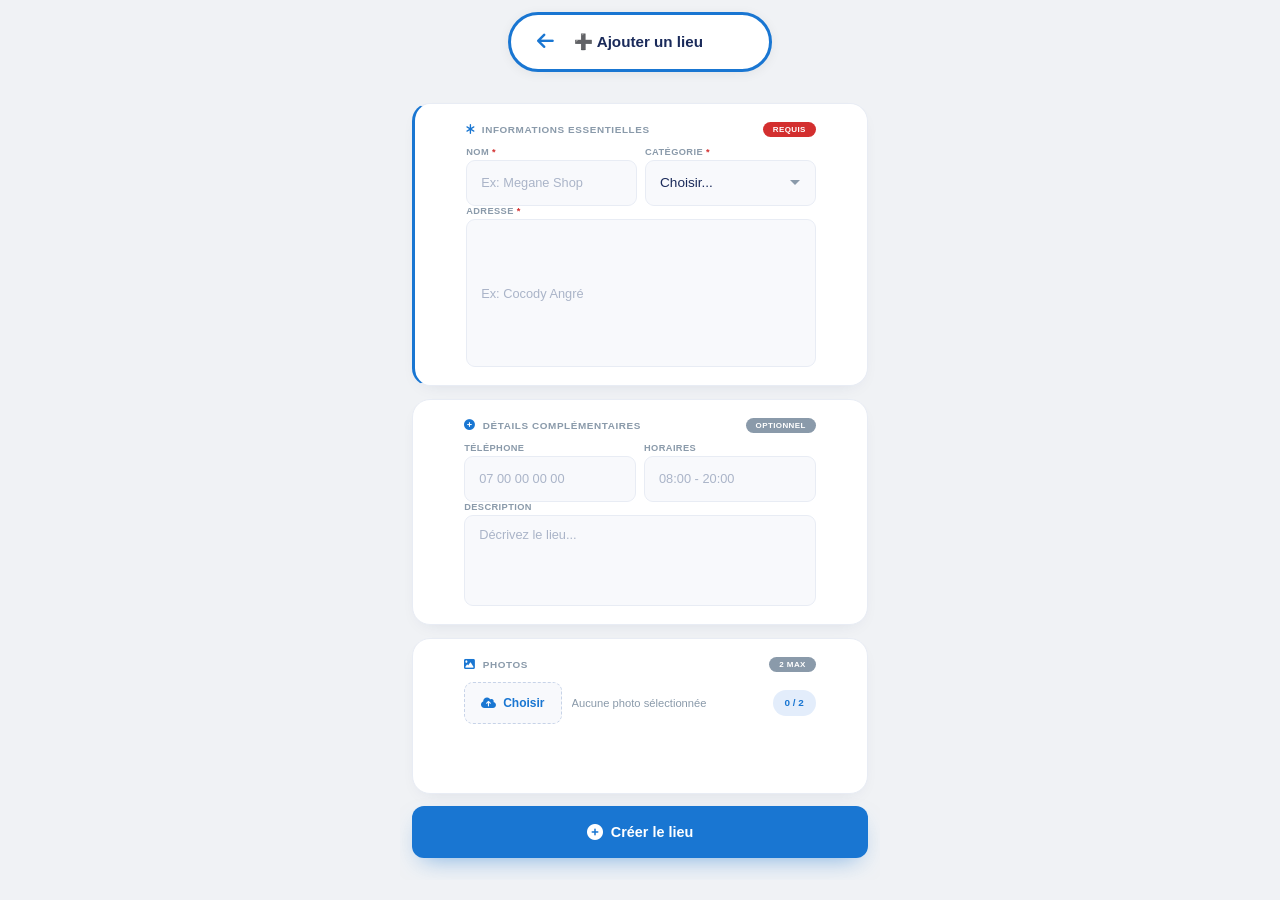
==== add.html @ 6795fcb3 "Add files via upload" ====
<!DOCTYPE html>
<html lang="fr">
<head>
    <meta charset="UTF-8" />
    <meta name="viewport" content="width=device-width, initial-scale=1.0, maximum-scale=1.0, user-scalable=no" />
    <meta name="theme-color" content="#1976d2" />
    <title>➕ Ajouter un lieu - easily by megane</title>

    <link rel="stylesheet" href="https://cdnjs.cloudflare.com/ajax/libs/font-awesome/6.5.0/css/all.min.css" />
    <link rel="stylesheet" href="style.css" />

    <style>
        /* ============================================================ */
        /* PAGE AJOUT - COMPLÈTE                                        */
        /* ============================================================ */
        :root {
            --blue: #1976d2;
            --blue-dark: #1565c0;
            --blue-deep: #1a2a5a;
            --blue-tint: #e3edfb;
            --grey-bg: #f0f2f5;
            --field-bg: #f8f9fc;
            --border: #e8ecf4;
            --muted: #8a9aaa;
            --red: #d32f2f;
            --green: #2ecc71;

            --r-lg: 18px;
            --r-md: 12px;
            --r-sm: 9px;
        }

        * {
            margin: 0;
            padding: 0;
            box-sizing: border-box;
        }

        html, body {
            height: 100%;
            overflow: hidden;
        }

        body {
            background: var(--grey-bg);
            font-family: 'Segoe UI', Tahoma, Geneva, Verdana, sans-serif;
            display: flex;
            flex-direction: column;
            padding-top: 76px;
        }

        /* ============================================================ */
        /* HEADER - COMME INDEX.HTML                                    */
        /* ============================================================ */
        .header-add {
            position: fixed;
            top: 12px;
            left: 12px;
            right: 12px;
            z-index: 1000;
            height: 60px;
            background: #ffffff;
            border-radius: 35px;
            display: flex;
            align-items: center;
            padding: 0 20px;
            gap: 14px;
            box-shadow: 0 2px 12px rgba(0, 0, 0, 0.06);
            border: 3px solid #1976d2;
            max-width: 480px;
            margin: 0 auto;
        }

        @media (min-width: 480px) {
            .header-add {
                left: 50%;
                transform: translateX(-50%);
                right: auto;
                top: 12px;
            }
        }

        .header-add .back-btn {
            background: none;
            border: none;
            color: #1976d2;
            font-size: 1.2rem;
            cursor: pointer;
            padding: 4px 6px;
            border-radius: 50%;
            transition: 0.2s;
            flex-shrink: 0;
        }

        .header-add .back-btn:hover {
            background: #f0f2f5;
        }

        .header-add .title {
            flex: 1;
            font-weight: 700;
            font-size: 0.95rem;
            color: #1a2a5a;
            text-align: center;
        }

        /* ============================================================ */
        /* CONTAINER                                                     */
        /* ============================================================ */
        .add-container {
            width: 100%;
            max-width: 480px;
            margin: 0 auto;
            padding: 3vh 12px 2.4vh;
            display: flex;
            flex-direction: column;
            gap: 1.4vh;
            flex: 1;
            min-height: 0;
            overflow: hidden;
        }

        /* ============================================================ */
        /* CARDS                                                         */
        /* ============================================================ */
        .card {
            background: #ffffff;
            border-radius: var(--r-lg);
            padding: 2vh 4vw;
            border: 1px solid var(--border);
            box-shadow: 0 6px 20px -12px rgba(26, 42, 90, 0.18);
            width: 100%;
            display: flex;
            flex-direction: column;
            min-height: 0;
            overflow: hidden;
            position: relative;
        }

        .card-required {
            flex: 2.6;
            border-left: 3px solid var(--blue);
        }

        .card-optional {
            flex: 2;
        }

        .card-photos {
            flex: 1.25;
            min-height: 96px;
        }

        .card .card-title {
            font-size: 0.62rem;
            font-weight: 700;
            color: var(--muted);
            display: flex;
            align-items: center;
            gap: 7px;
            margin-bottom: 1.1vh;
            text-transform: uppercase;
            letter-spacing: 0.6px;
            flex-shrink: 0;
        }

        .card .card-title i {
            color: var(--blue);
            font-size: 0.68rem;
        }

        .card .card-title .badge {
            font-size: 0.5rem;
            font-weight: 700;
            padding: 3px 10px;
            border-radius: 20px;
            margin-left: auto;
            color: #ffffff;
            letter-spacing: 0.4px;
        }

        .card .card-title .badge.required {
            background: var(--red);
        }

        .card .card-title .badge.optional {
            background: var(--muted);
        }

        /* ============================================================ */
        /* FORM GROUP                                                    */
        /* ============================================================ */
        .form-group {
            margin-bottom: 1vh;
            flex-shrink: 0;
        }

        .form-group:last-child {
            margin-bottom: 0;
        }

        .form-group label {
            display: block;
            font-size: 0.58rem;
            font-weight: 600;
            color: var(--muted);
            margin-bottom: 3px;
            text-transform: uppercase;
            letter-spacing: 0.4px;
        }

        .form-group label .required {
            color: var(--red);
        }

        .form-group input,
        .form-group select,
        .form-group textarea {
            width: 100%;
            padding: 0 14px;
            border: 1.5px solid var(--border);
            border-radius: var(--r-sm);
            font-size: 0.85rem;
            color: var(--blue-deep);
            background: var(--field-bg);
            transition: 0.2s;
            font-family: inherit;
            height: 46px;
        }

        .form-group select {
            appearance: none;
            background-image: url("data:image/svg+xml,%3Csvg xmlns='http://www.w3.org/2000/svg' width='12' height='8' viewBox='0 0 12 8'%3E%3Cpath fill='%238a9aaa' d='M1 1l5 5 5-5'/%3E%3C/svg%3E");
            background-repeat: no-repeat;
            background-position: right 14px center;
            padding-right: 32px;
        }

        .form-group textarea {
            height: auto;
            min-height: 46px;
            resize: none;
            padding: 10px 14px;
            line-height: 1.4;
        }

        .form-group input:focus,
        .form-group select:focus,
        .form-group textarea:focus {
            border-color: var(--blue);
            outline: none;
            background: #ffffff;
            box-shadow: 0 0 0 3px rgba(25, 118, 210, 0.1);
        }

        .form-group input::placeholder,
        .form-group textarea::placeholder {
            color: #aab4c8;
            font-size: 0.8rem;
        }

        .form-group.grow {
            flex: 1;
            display: flex;
            flex-direction: column;
            min-height: 0;
        }

        .form-group.grow textarea,
        .form-group.grow input {
            flex: 1;
            min-height: 0;
            height: auto;
        }

        .form-row {
            display: grid;
            grid-template-columns: 1fr 1fr;
            gap: 8px;
        }

        .form-row .form-group {
            margin-bottom: 0;
        }

        /* ============================================================ */
        /* PHOTOS                                                        */
        /* ============================================================ */
        .photo-upload-row {
            display: flex;
            align-items: center;
            gap: 10px;
            flex-shrink: 0;
        }

        .photo-upload-row .photo-btn {
            padding: 0 16px;
            background: var(--field-bg);
            border: 1.5px dashed #c7d3e8;
            border-radius: var(--r-sm);
            font-size: 0.75rem;
            font-weight: 600;
            color: var(--blue);
            cursor: pointer;
            transition: 0.2s;
            display: flex;
            align-items: center;
            gap: 7px;
            flex-shrink: 0;
            white-space: nowrap;
            height: 42px;
        }

        .photo-upload-row .photo-btn:hover {
            background: var(--blue-tint);
            border-color: var(--blue);
        }

        .photo-upload-row .photo-info {
            flex: 1;
            font-size: 0.7rem;
            color: var(--muted);
            white-space: nowrap;
            overflow: hidden;
            text-overflow: ellipsis;
        }

        .photo-upload-row .photo-count-badge {
            font-size: 0.62rem;
            font-weight: 700;
            color: var(--blue);
            background: var(--blue-tint);
            padding: 0 12px;
            border-radius: 20px;
            flex-shrink: 0;
            height: 26px;
            display: flex;
            align-items: center;
        }

        .photo-upload-row input[type="file"] {
            display: none;
        }

        .photo-preview-add {
            display: flex;
            flex-wrap: wrap;
            gap: 7px;
            margin-top: 1vh;
            flex-shrink: 0;
        }

        .photo-preview-add .preview-item {
            width: 46px;
            height: 46px;
            border-radius: 9px;
            overflow: hidden;
            border: 1px solid var(--border);
            position: relative;
            background: var(--field-bg);
        }

        .photo-preview-add .preview-item img {
            width: 100%;
            height: 100%;
            object-fit: cover;
        }

        .photo-preview-add .preview-item .remove-photo {
            position: absolute;
            top: -4px;
            right: -4px;
            width: 18px;
            height: 18px;
            border-radius: 50%;
            background: var(--red);
            color: #ffffff;
            border: 2px solid #ffffff;
            font-size: 0.42rem;
            cursor: pointer;
            display: flex;
            align-items: center;
            justify-content: center;
            transition: 0.2s;
        }

        .photo-preview-add .preview-item .remove-photo:hover {
            background: #b71c1c;
            transform: scale(1.1);
        }

        /* ============================================================ */
        /* BOUTON CRÉER                                                  */
        /* ============================================================ */
        .btn-create {
            width: 100%;
            background: var(--blue);
            color: #ffffff;
            border: none;
            border-radius: var(--r-md);
            font-size: 0.9rem;
            font-weight: 700;
            cursor: pointer;
            transition: 0.2s;
            display: flex;
            align-items: center;
            justify-content: center;
            gap: 8px;
            flex-shrink: 0;
            height: 52px;
            box-shadow: 0 10px 24px -10px rgba(25, 118, 210, 0.55);
        }

        .btn-create:hover {
            background: var(--blue-dark);
            transform: translateY(-1px);
        }

        .btn-create:active {
            transform: translateY(0);
        }

        .btn-create:disabled {
            opacity: 0.65;
            cursor: not-allowed;
            transform: none;
        }

        .btn-create i {
            font-size: 1rem;
        }

        /* ============================================================ */
        /* TOAST                                                         */
        /* ============================================================ */
        .toast-add {
            position: fixed;
            bottom: 18px;
            left: 50%;
            transform: translateX(-50%);
            padding: 10px 18px;
            border-radius: 30px;
            font-size: 0.75rem;
            font-weight: 600;
            z-index: 9999;
            opacity: 0;
            pointer-events: none;
            transition: opacity 0.3s ease;
            max-width: 90%;
            text-align: center;
            background: var(--blue-deep);
            color: #ffffff;
            box-shadow: 0 4px 16px rgba(0, 0, 0, 0.15);
        }

        .toast-add.show {
            opacity: 1;
        }

        .toast-add.success { background: var(--green); }
        .toast-add.error { background: var(--red); }
        .toast-add.info { background: var(--blue); }

        /* ============================================================ */
        /* SPINNER                                                       */
        /* ============================================================ */
        .spinner {
            display: inline-block;
            width: 18px;
            height: 18px;
            border: 2px solid rgba(255, 255, 255, 0.3);
            border-top: 2px solid #ffffff;
            border-radius: 50%;
            animation: spin 0.8s linear infinite;
        }

        @keyframes spin {
            0% { transform: rotate(0deg); }
            100% { transform: rotate(360deg); }
        }

        /* ============================================================ */
        /* RESPONSIVE                                                    */
        /* ============================================================ */
        @media (max-width: 480px) {
            body {
                padding-top: 68px;
            }

            .header-add {
                height: 52px;
                padding: 0 16px;
                top: 10px;
                left: 10px;
                right: 10px;
                border-radius: 30px;
                border-width: 2px;
                max-width: 100%;
            }

            .header-add .title {
                font-size: 0.85rem;
            }

            .add-container {
                padding: 2vh 10px 1.6vh;
                gap: 1.1vh;
            }

            .card {
                padding: 1.6vh 3.6vw;
                border-radius: 14px;
            }

            .card-photos {
                min-height: 82px;
            }

            .form-group input,
            .form-group select {
                height: 40px;
                font-size: 0.78rem;
            }

            .form-group textarea {
                font-size: 0.78rem;
                min-height: 40px;
                padding: 8px 12px;
            }

            .form-group label {
                font-size: 0.53rem;
            }

            .photo-upload-row .photo-btn {
                height: 36px;
                padding: 0 12px;
                font-size: 0.65rem;
            }

            .photo-upload-row .photo-info {
                font-size: 0.6rem;
            }

            .photo-upload-row .photo-count-badge {
                height: 22px;
                font-size: 0.5rem;
            }

            .photo-preview-add .preview-item {
                width: 38px;
                height: 38px;
            }

            .btn-create {
                height: 46px;
                font-size: 0.82rem;
                border-radius: 12px;
            }
        }

        @media (max-width: 360px) {
            .form-row {
                grid-template-columns: 1fr;
                gap: 6px;
            }

            .card {
                padding: 1.4vh 3vw;
            }

            .card-photos {
                min-height: 74px;
            }

            .form-group input,
            .form-group select {
                height: 36px;
                font-size: 0.74rem;
            }

            .form-group textarea {
                min-height: 36px;
                font-size: 0.74rem;
            }
        }

        @media (max-height: 700px) {
            .card-required {
                flex: 2.1;
            }

            .card-optional {
                flex: 1.5;
            }

            .card-photos {
                flex: 1;
                min-height: 72px;
            }

            .form-group {
                margin-bottom: 5px;
            }

            .form-group input,
            .form-group select {
                height: 38px;
                font-size: 0.74rem;
            }

            .form-group textarea {
                min-height: 38px;
                font-size: 0.74rem;
            }

            .form-group label {
                font-size: 0.52rem;
            }

            .btn-create {
                height: 42px;
                font-size: 0.78rem;
            }
        }

        @media (max-height: 600px) {
            .card-required {
                flex: 1.6;
            }

            .card-optional {
                flex: 1.2;
            }

            .card-photos {
                flex: 0.85;
                min-height: 62px;
            }

            .form-group {
                margin-bottom: 3px;
            }

            .form-group input,
            .form-group select {
                height: 33px;
                font-size: 0.7rem;
            }

            .form-group textarea {
                min-height: 33px;
                font-size: 0.7rem;
            }

            .form-group label {
                font-size: 0.46rem;
            }

            .btn-create {
                height: 36px;
                font-size: 0.7rem;
            }

            .photo-upload-row .photo-btn {
                height: 30px;
                font-size: 0.56rem;
            }

            .photo-preview-add .preview-item {
                width: 30px;
                height: 30px;
            }
        }
    </style>
</head>
<body>

    <!-- ============================================================ -->
    <!-- HEADER - ORIGINAL                                             -->
    <!-- ============================================================ -->
    <header class="header-add">
        <button class="back-btn" id="backBtn" type="button" aria-label="Retour">
            <i class="fas fa-arrow-left"></i>
        </button>
        <span class="title">➕ Ajouter un lieu</span>
        <span style="width:32px;"></span>
    </header>

    <!-- ============================================================ -->
    <!-- CONTENU -->
    <!-- ============================================================ -->
    <div class="add-container">

        <!-- ============================================================ -->
        <!-- SECTION OBLIGATOIRE -->
        <!-- ============================================================ -->
        <div class="card card-required">
            <div class="card-title">
                <i class="fas fa-asterisk"></i> Informations essentielles
                <span class="badge required">Requis</span>
            </div>

            <div class="form-row">
                <div class="form-group">
                    <label>Nom <span class="required">*</span></label>
                    <input type="text" id="placeName" placeholder="Ex: Megane Shop" />
                </div>
                <div class="form-group">
                    <label>Catégorie <span class="required">*</span></label>
                    <select id="placeCategory">
                        <option value="">Choisir...</option>
                        <option value="boutiques">🛍️ Boutique</option>
                        <option value="restaurants">🍽️ Restaurant</option>
                        <option value="domiciles">🏠 Domicile</option>
                        <option value="cybercafes">💻 Cybercafé</option>
                        <option value="sante">🏥 Santé</option>
                        <option value="stations">⛽ Station</option>
                    </select>
                </div>
            </div>

            <div class="form-group grow">
                <label>Adresse <span class="required">*</span></label>
                <input type="text" id="placeAddress" placeholder="Ex: Cocody Angré" style="flex:1;height:auto;" />
            </div>
        </div>

        <!-- ============================================================ -->
        <!-- SECTION FACULTATIVE -->
        <!-- ============================================================ -->
        <div class="card card-optional">
            <div class="card-title">
                <i class="fas fa-plus-circle"></i> Détails complémentaires
                <span class="badge optional">Optionnel</span>
            </div>

            <div class="form-row">
                <div class="form-group">
                    <label>Téléphone</label>
                    <input type="tel" id="placePhone" placeholder="07 00 00 00 00" />
                </div>
                <div class="form-group">
                    <label>Horaires</label>
                    <input type="text" id="placeHours" placeholder="08:00 - 20:00" />
                </div>
            </div>

            <div class="form-group grow">
                <label>Description</label>
                <textarea id="placeDescription" placeholder="Décrivez le lieu..."></textarea>
            </div>
        </div>

        <!-- ============================================================ -->
        <!-- SECTION PHOTOS -->
        <!-- ============================================================ -->
        <div class="card card-photos">
            <div class="card-title">
                <i class="fas fa-image"></i> Photos
                <span class="badge optional">2 max</span>
            </div>

            <div class="photo-upload-row">
                <button class="photo-btn" id="photoBtn" type="button">
                    <i class="fas fa-cloud-upload-alt"></i> Choisir
                </button>
                <span class="photo-info" id="photoInfo">Aucune photo sélectionnée</span>
                <span class="photo-count-badge" id="photoCount">0 / 2</span>
                <input type="file" id="placePhotos" accept="image/*" multiple />
            </div>

            <div class="photo-preview-add" id="photoPreviewAdd">
                <!-- Rempli par JS -->
            </div>
        </div>

        <!-- ============================================================ -->
        <!-- BOUTON CRÉER -->
        <!-- ============================================================ -->
        <button class="btn-create" id="createBtn" type="button">
            <i class="fas fa-plus-circle"></i> Créer le lieu
        </button>

    </div>

    <!-- ============================================================ -->
    <!-- TOAST -->
    <!-- ============================================================ -->
    <div class="toast-add" id="toastAdd"></div>

    <!-- ============================================================ -->
    <!-- SCRIPT -->
    <!-- ============================================================ -->
    <script>
        (function() {
            'use strict';

            // ============================================================
            // CONFIGURATION SUPABASE
            // ============================================================
            var SUPABASE_URL = 'https://slanrdeaxapzfqtuqhbf.supabase.co';
            var SUPABASE_ANON_KEY = 'eyJhbGciOiJIUzI1NiIsInR5cCI6IkpXVCJ9.eyJpc3MiOiJzdXBhYmFzZSIsInJlZiI6InNsYW5yZGVheGFwemZxdHVxaGJmIiwicm9sZSI6ImFub24iLCJpYXQiOjE3ODUzMzA3OTcsImV4cCI6MjEwMDkwNjc5N30.pUCb_N-66pjFs-QP2RefsqjAnffC4Rbq-rP9qHfnvK8';

            // ============================================================
            // DOM REFS
            // ============================================================
            var backBtn = document.getElementById('backBtn');
            var placeName = document.getElementById('placeName');
            var placeCategory = document.getElementById('placeCategory');
            var placeAddress = document.getElementById('placeAddress');
            var placePhone = document.getElementById('placePhone');
            var placeHours = document.getElementById('placeHours');
            var placeDescription = document.getElementById('placeDescription');
            var placePhotos = document.getElementById('placePhotos');
            var photoBtn = document.getElementById('photoBtn');
            var photoInfo = document.getElementById('photoInfo');
            var photoCount = document.getElementById('photoCount');
            var photoPreview = document.getElementById('photoPreviewAdd');
            var createBtn = document.getElementById('createBtn');
            var toastEl = document.getElementById('toastAdd');

            var toastTimer = null;
            var selectedFiles = [];

            // ============================================================
            // SESSION
            // ============================================================
            function getSession() {
                try {
                    var session = localStorage.getItem('sb_session');
                    if (session) return JSON.parse(session);
                } catch (e) {}
                return null;
            }

            function getHeaders(token) {
                var headers = {
                    'apikey': SUPABASE_ANON_KEY,
                    'Content-Type': 'application/json'
                };
                if (token) {
                    headers['Authorization'] = 'Bearer ' + token;
                } else {
                    headers['Authorization'] = 'Bearer ' + SUPABASE_ANON_KEY;
                }
                return headers;
            }

            function getUserPosition() {
                return new Promise(function(resolve) {
                    if (navigator.geolocation) {
                        navigator.geolocation.getCurrentPosition(
                            function(pos) {
                                resolve({ lat: pos.coords.latitude, lng: pos.coords.longitude });
                            },
                            function() {
                                resolve({ lat: 5.3599517, lng: -3.9792253 });
                            },
                            { enableHighAccuracy: true, timeout: 5000 }
                        );
                    } else {
                        resolve({ lat: 5.3599517, lng: -3.9792253 });
                    }
                });
            }

            // ============================================================
            // UPLOAD PHOTO
            // ============================================================
            async function uploadPhoto(file, placeId, token) {
                var parts = file.name.split('.');
                var ext = parts.length > 1 ? parts.pop() : 'jpg';
                var fileName = placeId + '_' + Date.now() + '_' + Math.random().toString(36).substring(2, 6) + '.' + ext;

                var formData = new FormData();
                formData.append('file', file);

                var response = await fetch(SUPABASE_URL + '/storage/v1/object/place-photos/' + fileName, {
                    method: 'POST',
                    headers: {
                        'apikey': SUPABASE_ANON_KEY,
                        'Authorization': 'Bearer ' + token
                    },
                    body: formData
                });

                if (!response.ok) {
                    var err = await response.text();
                    throw new Error('Upload échoué: ' + response.status + ' - ' + err);
                }

                return SUPABASE_URL + '/storage/v1/object/public/place-photos/' + fileName;
            }

            // ============================================================
            // TOAST
            // ============================================================
            function showToast(message, type) {
                toastEl.textContent = message;
                toastEl.className = 'toast-add show ' + type;
                if (toastTimer) clearTimeout(toastTimer);
                toastTimer = setTimeout(function() {
                    toastEl.classList.remove('show');
                }, 3000);
            }

            // ============================================================
            // PHOTOS
            // ============================================================
            function updatePhotoUI() {
                var count = selectedFiles.length;
                photoCount.textContent = count + ' / 2';

                if (count === 0) {
                    photoInfo.textContent = 'Aucune photo sélectionnée';
                } else if (count === 1) {
                    photoInfo.textContent = selectedFiles[0].name;
                } else {
                    photoInfo.textContent = count + ' photos sélectionnées';
                }
            }

            function renderPhotoPreview() {
                photoPreview.innerHTML = '';

                selectedFiles.forEach(function(file, index) {
                    if (!file.type.startsWith('image/')) return;
                    var reader = new FileReader();
                    reader.onload = function(e) {
                        var div = document.createElement('div');
                        div.className = 'preview-item';
                        div.innerHTML =
                            '<img src="' + e.target.result + '" />' +
                            '<button class="remove-photo" data-index="' + index + '" type="button">' +
                            '<i class="fas fa-times"></i>' +
                            '</button>';
                        div.querySelector('.remove-photo').addEventListener('click', function() {
                            selectedFiles.splice(index, 1);
                            renderPhotoPreview();
                            updatePhotoUI();
                            updateFileInput();
                        });
                        photoPreview.appendChild(div);
                    };
                    reader.readAsDataURL(file);
                });

                updatePhotoUI();
            }

            function updateFileInput() {
                var dt = new DataTransfer();
                selectedFiles.forEach(function(f) { dt.items.add(f); });
                placePhotos.files = dt.files;
            }

            // ============================================================
            // PHOTO UPLOAD
            // ============================================================
            photoBtn.addEventListener('click', function() {
                if (selectedFiles.length >= 2) {
                    showToast('Maximum 2 photos', 'error');
                    return;
                }
                placePhotos.click();
            });

            placePhotos.addEventListener('change', function(e) {
                var files = Array.from(e.target.files);
                var remaining = 2 - selectedFiles.length;
                var toAdd = files.slice(0, remaining);

                if (toAdd.length < files.length) {
                    showToast('Maximum 2 photos, ' + (files.length - toAdd.length) + ' ignorée(s)', 'error');
                }

                selectedFiles = selectedFiles.concat(toAdd);
                renderPhotoPreview();
                updatePhotoUI();
                updateFileInput();
            });

            // ============================================================
            // BACK
            // ============================================================
            backBtn.addEventListener('click', function() {
                window.history.back();
            });

            // ============================================================
            // CRÉER
            // ============================================================
            createBtn.addEventListener('click', async function() {
                var name = placeName.value.trim();
                var category = placeCategory.value;
                var address = placeAddress.value.trim();

                if (!name) { showToast('Le nom est requis', 'error'); return; }
                if (!category) { showToast('La catégorie est requise', 'error'); return; }
                if (!address) { showToast('L\'adresse est requise', 'error'); return; }

                var session = getSession();
                if (!session || !session.access_token) {
                    showToast('🔐 Veuillez vous connecter', 'error');
                    return;
                }

                createBtn.disabled = true;
                createBtn.innerHTML = '<span class="spinner"></span> Création...';

                try {
                    // Récupérer la position
                    var pos = await getUserPosition();

                    var data = {
                        name: name,
                        category: category,
                        address: address,
                        phone: placePhone.value.trim() || null,
                        hours: placeHours.value.trim() || null,
                        description: placeDescription.value.trim() || null,
                        status: 'open',
                        lat: String(pos.lat),
                        lng: String(pos.lng),
                        user_id: session.user.id
                    };

                    // Insérer le lieu
                    var insertResponse = await fetch(SUPABASE_URL + '/rest/v1/position', {
                        method: 'POST',
                        headers: {
                            ...getHeaders(session.access_token),
                            'Prefer': 'return=representation'
                        },
                        body: JSON.stringify(data)
                    });

                    if (!insertResponse.ok) {
                        var errText = await insertResponse.text();
                        throw new Error('Erreur insertion: ' + errText);
                    }

                    var saved = await insertResponse.json();
                    var placeId = saved[0] ? saved[0].id : saved.id;

                    if (!placeId) {
                        throw new Error('ID du lieu non récupéré');
                    }

                    // Upload des photos
                    var photoUrls = [];
                    if (selectedFiles.length > 0) {
                        for (var i = 0; i < selectedFiles.length; i++) {
                            try {
                                var url = await uploadPhoto(selectedFiles[i], placeId, session.access_token);
                                photoUrls.push(url);
                            } catch (e) {
                                console.warn('⚠️ Photo échouée:', e.message);
                            }
                        }
                    }

                    // Enregistrer les photos en base
                    if (photoUrls.length > 0) {
                        for (var j = 0; j < photoUrls.length; j++) {
                            await fetch(SUPABASE_URL + '/rest/v1/photos', {
                                method: 'POST',
                                headers: {
                                    ...getHeaders(session.access_token),
                                    'Prefer': 'return=representation'
                                },
                                body: JSON.stringify({
                                    position_id: placeId,
                                    url: photoUrls[j]
                                })
                            });
                        }
                    }

                    showToast('✅ Lieu créé avec ' + photoUrls.length + ' photo(s) !', 'success');

                    setTimeout(function() {
                        window.location.href = 'index.html';
                    }, 1500);

                } catch (error) {
                    console.error('❌ Erreur:', error);
                    showToast('❌ Erreur: ' + error.message, 'error');
                    createBtn.disabled = false;
                    createBtn.innerHTML = '<i class="fas fa-plus-circle"></i> Créer le lieu';
                }
            });

            // ============================================================
            // INIT
            // ============================================================
            renderPhotoPreview();
            updatePhotoUI();
            console.log('➕ Page Ajout — Connectée à Supabase');

        })();
    </script>

</body>
</html>
---- style.css ----
/* ============================================================ */
/* RESET & BASE */
/* ============================================================ */
* {
    margin: 0;
    padding: 0;
    box-sizing: border-box;
}

html,
body {
    height: 100%;
    font-family: 'Segoe UI', Tahoma, Geneva, Verdana, sans-serif;
    background: #f0f2f5;
}

body {
    display: flex;
    flex-direction: column;
    padding-top: 76px;
    padding-bottom: 20px;
    min-height: 100vh;
    overflow-y: auto;
}

/* ============================================================ */
/* HEADER — MODÈLE 10 */
/* ============================================================ */
.header-search {
    position: fixed;
    top: 12px;
    left: 12px;
    right: 12px;
    z-index: 1000;
    height: 60px;
    background: #ffffff;
    border-radius: 35px;
    display: flex;
    align-items: center;
    padding: 0 20px;
    gap: 14px;
    box-shadow: 0 2px 12px rgba(0, 0, 0, 0.06);
    border: 3px solid #1976d2;
    cursor: pointer;
    max-width: 480px;
    margin: 0 auto;
}

@media (min-width: 480px) {
    .header-search {
        left: 50%;
        transform: translateX(-50%);
        right: auto;
        top: 12px;
    }
}

.header-search .icon {
    color: #1976d2;
    font-size: 1rem;
}

.header-search input {
    flex: 1;
    border: none;
    outline: none;
    font-size: 0.95rem;
    color: #1a2a5a;
    background: transparent;
    height: 100%;
    cursor: pointer;
}

.header-search input::placeholder {
    color: #aab4c8;
}

/* ============================================================ */
/* BOUTON ⋮ — MODÈLE 10 */
/* ============================================================ */
.menu-dots {
    background: #1976d2;
    border: none;
    color: #ffffff;
    font-size: 1.3rem;
    cursor: pointer;
    padding: 8px 10px;
    border-radius: 30px;
    transition: 0.2s;
    display: flex;
    align-items: center;
    justify-content: center;
}

.menu-dots:hover {
    background: #1565c0;
}

/* ============================================================ */
/* DROPDOWN MENU */
/* ============================================================ */
.dropdown-menu {
    position: absolute;
    top: 68px;
    right: 8px;
    background: #ffffff;
    border-radius: 16px;
    box-shadow: 0 8px 32px rgba(0, 0, 0, 0.15);
    border: 1px solid #eef1f6;
    min-width: 170px;
    padding: 8px 0;
    opacity: 0;
    visibility: hidden;
    transform: translateY(-10px);
    transition: opacity 0.25s ease, transform 0.25s ease, visibility 0.25s ease;
    z-index: 2000;
}

.dropdown-menu.active {
    opacity: 1;
    visibility: visible;
    transform: translateY(0);
}

.dropdown-menu .dropdown-item {
    display: flex;
    align-items: center;
    gap: 12px;
    width: 100%;
    padding: 12px 20px;
    background: none;
    border: none;
    font-size: 0.9rem;
    font-weight: 600;
    color: #1a2a5a;
    cursor: pointer;
    transition: 0.15s;
    text-align: left;
}

.dropdown-menu .dropdown-item i {
    font-size: 1.1rem;
    width: 24px;
    text-align: center;
}

.dropdown-menu .dropdown-item i.fa-plus-circle {
    color: #1976d2;
}

.dropdown-menu .dropdown-item i.fa-user {
    color: #d32f2f;
}

.dropdown-menu .dropdown-item:hover {
    background: #f0f4ff;
}

.dropdown-menu .dropdown-item:first-child {
    border-radius: 16px 16px 0 0;
}

.dropdown-menu .dropdown-item:last-child {
    border-radius: 0 0 16px 16px;
}

/* ============================================================ */
/* MAIN */
/* ============================================================ */
.main {
    flex: 1;
    display: flex;
    flex-direction: column;
    gap: 12px;
    padding: 16px 16px 0 16px;
    max-width: 480px;
    margin: 0 auto;
    width: 100%;
    min-height: 0;
}

/* ============================================================ */
/* CATÉGORIES — MODÈLE 9 */
/* ============================================================ */
.categories-section {
    background: #ffffff;
    border-radius: 20px;
    padding: 14px;
    box-shadow: 0 2px 12px rgba(0, 0, 0, 0.04);
    border: 1px solid #e8ecf4;
    display: flex;
    flex-direction: column;
    flex-shrink: 0;
}

.categories-header {
    display: flex;
    align-items: center;
    justify-content: space-between;
    margin-bottom: 10px;
    flex-shrink: 0;
}

.categories-title {
    font-size: 0.8rem;
    font-weight: 700;
    color: #1a2a5a;
    display: flex;
    align-items: center;
    gap: 8px;
}

.categories-title i {
    color: #1976d2;
}

.btn-reset-categories {
    background: none;
    border: none;
    font-size: 0.7rem;
    font-weight: 600;
    color: #1976d2;
    cursor: pointer;
    padding: 4px 12px;
    border-radius: 20px;
    transition: 0.2s;
    display: flex;
    align-items: center;
    gap: 4px;
}

.btn-reset-categories:hover {
    background: #e3edfb;
}

.categories-grid {
    display: grid;
    grid-template-columns: 1fr 1fr 1fr;
    gap: 8px;
}

.category-item {
    display: flex;
    flex-direction: column;
    align-items: center;
    justify-content: center;
    gap: 3px;
    padding: 8px 4px;
    border-radius: 12px;
    border: 2px solid transparent;
    background: #f8f9fc;
    cursor: pointer;
    transition: 0.2s;
    user-select: none;
    text-align: center;
}

.category-item:hover {
    border-color: #b0b8c8;
}

.category-item.active {
    border-color: #1976d2;
    background: #e3edfb;
}

.category-item .cat-icon {
    font-size: 1.2rem;
}

.category-item .cat-label {
    font-size: 0.6rem;
    font-weight: 600;
    color: #1a2a5a;
}

.category-item .cat-toggle {
    width: 28px;
    height: 16px;
    background: #b0b8c8;
    border-radius: 30px;
    position: relative;
    transition: 0.3s;
    cursor: pointer;
    flex-shrink: 0;
}

.category-item .cat-toggle .toggle-thumb {
    width: 12px;
    height: 12px;
    background: #ffffff;
    border-radius: 50%;
    position: absolute;
    top: 2px;
    left: 2px;
    transition: 0.3s;
    box-shadow: 0 1px 4px rgba(0, 0, 0, 0.15);
}

.category-item.active .cat-toggle {
    background: #1976d2;
}

.category-item.active .cat-toggle .toggle-thumb {
    left: 14px;
}

/* ============================================================ */
/* PANEL INFO — 4 SLIDES */
/* ============================================================ */
.info-panel {
    background: #1976d2;
    border-radius: 20px;
    border: 2px solid #1976d2;
    overflow: hidden;
    display: none;
    flex-direction: column;
    box-shadow: 0 4px 20px rgba(25, 118, 210, 0.15);
    flex-shrink: 0;
    height: 200px;
    touch-action: pan-y;
}

.info-panel.active {
    display: flex;
    animation: slideDown 0.3s ease;
}

@keyframes slideDown {
    from {
        opacity: 0;
        transform: translateY(-10px);
    }
    to {
        opacity: 1;
        transform: translateY(0);
    }
}

.info-panel-header {
    display: flex;
    align-items: center;
    justify-content: space-between;
    padding: 6px 12px;
    border-bottom: 1px solid rgba(255, 255, 255, 0.15);
    flex-shrink: 0;
    min-height: 36px;
}

.info-panel-nav {
    background: none;
    border: none;
    color: rgba(255, 255, 255, 0.6);
    font-size: 0.9rem;
    cursor: pointer;
    padding: 4px 6px;
    border-radius: 50%;
    transition: 0.2s;
    display: flex;
    align-items: center;
    justify-content: center;
}

.info-panel-nav:hover {
    background: rgba(255, 255, 255, 0.15);
    color: #ffffff;
}

.info-panel-nav:disabled {
    opacity: 0.3;
    cursor: not-allowed;
}

.info-panel-title {
    flex: 1;
    text-align: center;
    color: #ffffff;
    font-weight: 600;
    font-size: 0.75rem;
    display: flex;
    align-items: center;
    justify-content: center;
    gap: 6px;
    min-width: 0;
}

.info-panel-title .panel-name {
    font-weight: 700;
    white-space: nowrap;
    overflow: hidden;
    text-overflow: ellipsis;
    max-width: 120px;
}

.info-panel-title .panel-status {
    font-size: 0.6rem;
    font-weight: 600;
    padding: 2px 8px;
    border-radius: 20px;
    background: rgba(255, 255, 255, 0.15);
    color: #ffffff;
    flex-shrink: 0;
}

.info-panel-close {
    background: none;
    border: none;
    color: rgba(255, 255, 255, 0.6);
    font-size: 0.9rem;
    cursor: pointer;
    padding: 4px 6px;
    border-radius: 50%;
    transition: 0.2s;
    display: flex;
    align-items: center;
    justify-content: center;
}

.info-panel-close:hover {
    background: rgba(255, 255, 255, 0.15);
    color: #ffffff;
}

.info-panel-slides {
    flex: 1;
    padding: 8px 14px;
    color: #ffffff;
    overflow-y: auto;
    min-height: 0;
    display: flex;
    scroll-snap-type: x mandatory;
    -webkit-overflow-scrolling: touch;
    scroll-behavior: smooth;
    overflow-x: auto;
    overflow-y: hidden;
    gap: 0;
    touch-action: pan-x;
}

.info-panel-slides::-webkit-scrollbar {
    height: 0;
    display: none;
}

.info-panel-slides .panel-slide {
    flex: 0 0 100%;
    scroll-snap-align: start;
    padding: 0 4px;
    height: 100%;
    min-height: 0;
    display: block !important;
}

.info-panel-slides .panel-slide .panel-slide-content {
    height: 100%;
}

.info-panel-dots {
    display: none;
}

/* ============================================================ */
/* SLIDE 1 : INFOS */
/* ============================================================ */
.info-grid {
    display: grid;
    grid-template-columns: 1fr 1fr;
    gap: 4px 16px;
    height: 100%;
    align-content: center;
}

.info-grid .info-item {
    display: flex;
    align-items: center;
    gap: 6px;
    font-size: 0.75rem;
}

.info-grid .info-item i {
    width: 16px;
    color: rgba(255, 255, 255, 0.6);
    font-size: 0.7rem;
    flex-shrink: 0;
}

.info-grid .info-item .info-label {
    font-weight: 600;
    color: rgba(255, 255, 255, 0.5);
    font-size: 0.55rem;
    display: block;
    line-height: 1.2;
}

.info-grid .info-item .info-value {
    font-weight: 500;
    color: #ffffff;
    font-size: 0.75rem;
    line-height: 1.2;
}

.info-grid .info-item .info-label-value {
    display: flex;
    flex-direction: column;
}

.info-grid .info-item.full-width {
    grid-column: 1 / -1;
}

/* ============================================================ */
/* SLIDE 2 : PHOTOS */
/* ============================================================ */
.slide-photos-content {
    display: flex;
    flex-direction: column;
    height: 100%;
    gap: 4px;
}

.slide-photos-content .photo-main {
    flex: 1;
    border-radius: 10px;
    background: rgba(255, 255, 255, 0.1);
    overflow: hidden;
    border: 1px solid rgba(255, 255, 255, 0.1);
    min-height: 0;
}

.slide-photos-content .photo-main img {
    width: 100%;
    height: 100%;
    object-fit: cover;
}

.slide-photos-content .photo-controls {
    display: flex;
    align-items: center;
    justify-content: center;
    gap: 12px;
    flex-shrink: 0;
    padding: 2px 0;
}

.slide-photos-content .photo-controls button {
    background: rgba(255, 255, 255, 0.1);
    border: none;
    width: 24px;
    height: 24px;
    border-radius: 50%;
    color: #ffffff;
    font-size: 0.7rem;
    cursor: pointer;
    transition: 0.2s;
}

.slide-photos-content .photo-controls button:hover {
    background: rgba(255, 255, 255, 0.2);
}

.slide-photos-content .photo-controls button:disabled {
    opacity: 0.3;
    cursor: not-allowed;
}

.slide-photos-content .photo-controls .photo-counter {
    color: rgba(255, 255, 255, 0.5);
    font-size: 0.65rem;
}

.slide-photos-content .photo-controls .photo-dots {
    display: flex;
    gap: 4px;
}

.slide-photos-content .photo-controls .photo-dots .dot {
    width: 5px;
    height: 5px;
    border-radius: 50%;
    background: rgba(255, 255, 255, 0.3);
    transition: 0.3s;
    cursor: pointer;
    border: none;
    padding: 0;
}

.slide-photos-content .photo-controls .photo-dots .dot.active {
    background: #ffffff;
    width: 14px;
    border-radius: 4px;
}

/* ============================================================ */
/* SLIDE 3 : OSM */
/* ============================================================ */
.slide-osm-content {
    display: flex;
    flex-direction: column;
    align-items: center;
    justify-content: center;
    height: 100%;
    gap: 4px;
    text-align: center;
}

.slide-osm-content .osm-header {
    display: flex;
    align-items: center;
    gap: 8px;
    font-size: 0.8rem;
    font-weight: 600;
    color: #ffffff;
}

.slide-osm-content .osm-header i {
    font-size: 1.2rem;
    color: rgba(255, 255, 255, 0.6);
}

.slide-osm-content .osm-infos {
    display: flex;
    gap: 30px;
    justify-content: center;
}

.slide-osm-content .osm-infos .osm-item {
    display: flex;
    flex-direction: column;
    align-items: center;
}

.slide-osm-content .osm-infos .osm-item .osm-label {
    font-size: 0.55rem;
    color: rgba(255, 255, 255, 0.5);
    text-transform: uppercase;
    letter-spacing: 0.3px;
}

.slide-osm-content .osm-infos .osm-item .osm-value {
    font-size: 1.1rem;
    font-weight: 700;
    color: #ffffff;
}

.slide-osm-content .osm-loading {
    font-size: 0.75rem;
    color: rgba(255, 255, 255, 0.6);
    display: flex;
    align-items: center;
    gap: 8px;
}

.slide-osm-content .osm-loading .spinner {
    width: 16px;
    height: 16px;
    border: 2px solid rgba(255, 255, 255, 0.2);
    border-top: 2px solid #ffffff;
    border-radius: 50%;
    animation: spin 0.8s linear infinite;
}

@keyframes spin {
    0% { transform: rotate(0deg); }
    100% { transform: rotate(360deg); }
}

/* ============================================================ */
/* SLIDE 4 : SUIVRE */
/* ============================================================ */
.slide-suivre-content {
    display: flex;
    flex-direction: column;
    align-items: center;
    justify-content: center;
    height: 100%;
    gap: 4px;
    text-align: center;
}

.slide-suivre-content i {
    font-size: 1.5rem;
    color: rgba(255, 255, 255, 0.4);
}

.slide-suivre-content h3 {
    font-size: 0.85rem;
    color: #ffffff;
}

.slide-suivre-content p {
    font-size: 0.7rem;
    color: rgba(255, 255, 255, 0.6);
}

.slide-btn-suivre {
    width: 100%;
    max-width: 200px;
    padding: 8px 16px;
    background: #ffffff;
    color: #1976d2;
    border: none;
    border-radius: 10px;
    font-size: 0.8rem;
    font-weight: 700;
    cursor: pointer;
    transition: 0.2s;
    display: flex;
    align-items: center;
    justify-content: center;
    gap: 8px;
}

.slide-btn-suivre:hover {
    transform: translateY(-1px);
    box-shadow: 0 4px 12px rgba(0, 0, 0, 0.15);
}

/* ============================================================ */
/* CARTE — MODÈLE 4 : sans bordure, fond blanc */
/* ============================================================ */
.position-card {
    background: #ffffff;
    border-radius: 20px;
    box-shadow: 0 2px 12px rgba(0, 0, 0, 0.04);
    border: none;
    overflow: hidden;
    flex: 1;
    min-height: 200px;
    display: flex;
    flex-direction: column;
}

.position-card .card-header {
    display: flex;
    align-items: center;
    justify-content: space-between;
    padding: 6px 12px;
    background: #ffffff;
    border-bottom: 1px solid #eef1f6;
    min-height: 36px;
    flex-shrink: 0;
}

.position-card .card-header .left {
    display: flex;
    align-items: center;
    gap: 8px;
}

.position-card .card-header .right {
    display: flex;
    align-items: center;
    gap: 6px;
}

.position-card .card-header .right .info-item {
    display: flex;
    align-items: center;
    gap: 4px;
    background: #f0f2f5;
    padding: 2px 8px;
    border-radius: 20px;
    font-weight: 500;
    font-size: 0.6rem;
    color: #1a2a5a;
}

.position-card .card-header .right .info-item i {
    font-size: 0.6rem;
    color: #1976d2;
}

.toggle-btn {
    display: flex;
    align-items: center;
    gap: 6px;
    cursor: pointer;
    font-size: 0.65rem;
    font-weight: 600;
    color: #1a2a5a;
    background: #eef1f6;
    padding: 2px 8px 2px 3px;
    border-radius: 30px;
    border: none;
    transition: 0.2s;
}

.toggle-btn .toggle-track {
    width: 28px;
    height: 16px;
    background: #b0b8c8;
    border-radius: 30px;
    position: relative;
    transition: 0.3s;
    flex-shrink: 0;
}

.toggle-btn .toggle-track .toggle-thumb {
    width: 12px;
    height: 12px;
    background: #ffffff;
    border-radius: 50%;
    position: absolute;
    top: 2px;
    left: 2px;
    transition: 0.3s;
    box-shadow: 0 1px 4px rgba(0, 0, 0, 0.15);
}

.toggle-btn.active .toggle-track {
    background: #1976d2;
}

.toggle-btn.active .toggle-track .toggle-thumb {
    left: 14px;
}

.toggle-btn.active {
    color: #1976d2;
}

.position-card #map {
    flex: 1;
    background: #e8ecf4;
    width: 100%;
    min-height: 120px;
}

/* ============================================================ */
/* OVERLAY AJOUT */
/* ============================================================ */
.add-overlay {
    position: fixed;
    top: 0;
    left: 0;
    right: 0;
    bottom: 0;
    background: rgba(0, 0, 0, 0.5);
    z-index: 3000;
    opacity: 0;
    visibility: hidden;
    transition: all 0.3s ease;
    display: flex;
    align-items: flex-end;
    justify-content: center;
}

.add-overlay.active {
    opacity: 1;
    visibility: visible;
}

.add-overlay .add-sheet {
    background: #ffffff;
    border-radius: 28px 28px 0 0;
    max-width: 480px;
    width: 100%;
    max-height: 85vh;
    padding: 20px 20px 32px 20px;
    transform: translateY(100%);
    transition: transform 0.4s cubic-bezier(0.22, 1, 0.36, 1);
    overflow-y: auto;
}

.add-overlay.active .add-sheet {
    transform: translateY(0);
}

.add-overlay .add-handle {
    width: 40px;
    height: 4px;
    background: #d0d5e0;
    border-radius: 4px;
    margin: 0 auto 16px auto;
    display: block;
}

.add-overlay .add-header {
    display: flex;
    align-items: center;
    justify-content: space-between;
    margin-bottom: 16px;
}

.add-overlay .add-header h2 {
    font-size: 1rem;
    color: #1a2a5a;
    display: flex;
    align-items: center;
    gap: 8px;
}

.add-overlay .add-header h2 i {
    color: #1976d2;
}

.add-overlay .add-header .close-add {
    background: none;
    border: none;
    font-size: 1.2rem;
    color: #8a9aaa;
    cursor: pointer;
    padding: 4px 8px;
    border-radius: 50%;
    transition: 0.2s;
}

.add-overlay .add-header .close-add:hover {
    background: #f0f2f5;
    color: #1a2a5a;
}

/* ============================================================ */
/* FORMULAIRE COMPACT */
/* ============================================================ */
.add-form .form-row {
    display: flex;
    gap: 10px;
    margin-bottom: 8px;
}

.add-form .form-row .form-group {
    flex: 1;
    min-width: 0;
}

.add-form .form-group label {
    font-size: 0.6rem;
    font-weight: 600;
    color: #8a9aaa;
    display: block;
    margin-bottom: 2px;
    text-transform: uppercase;
    letter-spacing: 0.3px;
}

.add-form .form-group label .required {
    color: #d32f2f;
}

.add-form .form-group input,
.add-form .form-group select {
    width: 100%;
    padding: 6px 10px;
    border: 1px solid #e0e4ec;
    border-radius: 8px;
    font-size: 0.8rem;
    color: #1a2a5a;
    background: #f8f9fc;
    transition: 0.2s;
    font-family: inherit;
    height: 32px;
}

.add-form .form-group input:focus,
.add-form .form-group select:focus {
    border-color: #1976d2;
    outline: none;
    background: #ffffff;
    box-shadow: 0 0 0 3px rgba(25, 118, 210, 0.08);
}

.add-form .form-group input::placeholder {
    color: #aab4c8;
}

.add-form .form-actions {
    display: flex;
    align-items: center;
    gap: 16px;
    margin: 6px 0 10px 0;
    flex-wrap: wrap;
}

.add-form .form-actions .toggle-item {
    display: flex;
    align-items: center;
    gap: 6px;
}

.add-form .form-actions .toggle-item .toggle-switch {
    width: 32px;
    height: 18px;
    background: #b0b8c8;
    border-radius: 30px;
    position: relative;
    transition: 0.3s;
    cursor: pointer;
    flex-shrink: 0;
}

.add-form .form-actions .toggle-item .toggle-switch .toggle-thumb {
    width: 14px;
    height: 14px;
    background: #ffffff;
    border-radius: 50%;
    position: absolute;
    top: 2px;
    left: 2px;
    transition: 0.3s;
    box-shadow: 0 1px 4px rgba(0, 0, 0, 0.15);
}

.add-form .form-actions .toggle-item .toggle-switch.active {
    background: #1976d2;
}

.add-form .form-actions .toggle-item .toggle-switch.active .toggle-thumb {
    left: 16px;
}

.add-form .form-actions .toggle-item .toggle-label {
    font-size: 0.7rem;
    font-weight: 500;
    color: #1a2a5a;
}

.add-form .form-actions .toggle-item .toggle-status {
    font-size: 0.65rem;
    font-weight: 600;
    color: #8a9aaa;
}

.add-form .form-actions .toggle-item .toggle-status.active {
    color: #2ecc71;
}

.add-form .form-actions .toggle-item .toggle-status.inactive {
    color: #d32f2f;
}

.add-form .form-actions .checkbox-item {
    display: flex;
    align-items: center;
    gap: 6px;
    cursor: pointer;
}

.add-form .form-actions .checkbox-item input[type="checkbox"] {
    width: 16px;
    height: 16px;
    accent-color: #1976d2;
    cursor: pointer;
}

.add-form .form-actions .checkbox-item label {
    font-size: 0.7rem;
    color: #1a2a5a;
    cursor: pointer;
}

.add-form .form-actions .checkbox-item label .required {
    color: #d32f2f;
}

.add-form .btn-submit {
    width: 100%;
    padding: 8px;
    border: none;
    border-radius: 8px;
    font-size: 0.8rem;
    font-weight: 700;
    cursor: pointer;
    transition: 0.2s;
    display: flex;
    align-items: center;
    justify-content: center;
    gap: 6px;
    background: #1976d2;
    color: #fff;
}

.add-form .btn-submit:hover {
    background: #1565c0;
    transform: translateY(-1px);
    box-shadow: 0 4px 12px rgba(25, 118, 210, 0.3);
}

.add-form .btn-submit:disabled {
    opacity: 0.6;
    cursor: not-allowed;
    transform: none;
}

/* ============================================================ */
/* TOAST */
/* ============================================================ */
.toast {
    position: fixed;
    left: 50%;
    bottom: 24px;
    transform: translateX(-50%);
    background: #1a2a5a;
    color: #ffffff;
    padding: 10px 18px;
    border-radius: 30px;
    font-size: 0.8rem;
    font-weight: 600;
    box-shadow: 0 4px 20px rgba(0, 0, 0, 0.2);
    z-index: 5000;
    max-width: 90%;
    text-align: center;
    opacity: 0;
    pointer-events: none;
    transition: opacity 0.3s ease;
}

.toast.show {
    opacity: 1;
}

.toast.error {
    background: #d32f2f;
}

.toast.success {
    background: #2ecc71;
}

/* ============================================================ */
/* RESPONSIVE */
/* ============================================================ */
@media (max-width: 480px) {
    body {
        padding-top: 68px;
        padding-bottom: 16px;
    }

    .header-search {
        height: 52px;
        padding: 0 16px;
        top: 10px;
        left: 10px;
        right: 10px;
        border-radius: 30px;
        border-width: 2px;
    }

    .header-search input {
        font-size: 0.85rem;
    }

    .menu-dots {
        font-size: 1.1rem;
        padding: 6px 8px;
    }

    .dropdown-menu {
        top: 60px;
        right: 4px;
        min-width: 150px;
    }

    .dropdown-menu .dropdown-item {
        padding: 10px 16px;
        font-size: 0.8rem;
    }

    .main {
        padding: 12px 12px 0 12px;
        gap: 10px;
    }

    .categories-section {
        padding: 10px;
        border-radius: 16px;
    }

    .categories-grid {
        gap: 6px;
    }

    .category-item {
        padding: 6px 2px;
    }

    .category-item .cat-icon {
        font-size: 1rem;
    }

    .category-item .cat-label {
        font-size: 0.5rem;
    }

    .category-item .cat-toggle {
        width: 24px;
        height: 14px;
    }

    .category-item .cat-toggle .toggle-thumb {
        width: 10px;
        height: 10px;
        top: 2px;
        left: 2px;
    }

    .category-item.active .cat-toggle .toggle-thumb {
        left: 12px;
    }

    .info-panel {
        height: 180px;
        border-radius: 16px;
    }

    .info-panel-header {
        padding: 4px 10px;
        min-height: 30px;
    }

    .info-panel-title {
        font-size: 0.65rem;
    }

    .info-panel-title .panel-name {
        max-width: 80px;
    }

    .info-panel-slides {
        padding: 6px 10px;
    }

    .info-grid {
        gap: 2px 10px;
    }

    .info-grid .info-item {
        font-size: 0.65rem;
    }

    .info-grid .info-item i {
        font-size: 0.6rem;
        width: 14px;
    }

    .info-grid .info-item .info-label {
        font-size: 0.5rem;
    }

    .info-grid .info-item .info-value {
        font-size: 0.65rem;
    }

    .slide-photos-content .photo-controls button {
        width: 20px;
        height: 20px;
        font-size: 0.6rem;
    }

    .slide-osm-content .osm-header {
        font-size: 0.7rem;
    }

    .slide-osm-content .osm-infos {
        gap: 20px;
    }

    .slide-osm-content .osm-infos .osm-item .osm-value {
        font-size: 0.95rem;
    }

    .slide-btn-suivre {
        font-size: 0.7rem;
        padding: 6px 12px;
        max-width: 160px;
    }

    .position-card {
        border-radius: 16px;
        min-height: 150px;
    }

    .position-card .card-header {
        padding: 4px 10px;
        min-height: 30px;
    }

    .position-card .card-header .right .info-item {
        font-size: 0.55rem;
        padding: 1px 6px;
    }

    .toggle-btn {
        font-size: 0.6rem;
        padding: 1px 6px 1px 2px;
    }

    .toggle-btn .toggle-track {
        width: 24px;
        height: 14px;
    }

    .toggle-btn .toggle-track .toggle-thumb {
        width: 10px;
        height: 10px;
        top: 2px;
        left: 2px;
    }

    .toggle-btn.active .toggle-track .toggle-thumb {
        left: 12px;
    }

    .position-card #map {
        min-height: 80px;
    }

    .add-overlay .add-sheet {
        padding: 16px 16px 24px 16px;
        border-radius: 20px 20px 0 0;
    }

    .add-form .form-row {
        flex-wrap: wrap;
    }

    .add-form .form-row .form-group {
        flex: 1 1 45%;
        min-width: 0;
    }
}

@media (max-width: 380px) {
    .info-panel {
        height: 160px;
    }

    .info-grid .info-item {
        font-size: 0.55rem;
    }

    .info-grid .info-item .info-value {
        font-size: 0.55rem;
    }

    .slide-osm-content .osm-infos {
        gap: 14px;
    }

    .slide-osm-content .osm-infos .osm-item .osm-value {
        font-size: 0.85rem;
    }
}
/* ============================================================ */
/* PHOTO PREVIEW DANS LE FORMULAIRE */
/* ============================================================ */
.file-input-wrapper {
    display: flex;
    align-items: center;
    gap: 8px;
    background: #f8f9fc;
    border: 1px solid #e0e4ec;
    border-radius: 8px;
    padding: 2px 4px 2px 10px;
    height: 32px;
    transition: 0.2s;
    cursor: pointer;
}

.file-input-wrapper:hover {
    border-color: #1976d2;
}

.file-input-wrapper i {
    color: #8a9aaa;
    font-size: 0.8rem;
}

.file-input-wrapper .file-label {
    font-size: 0.7rem;
    color: #8a9aaa;
    white-space: nowrap;
    overflow: hidden;
    text-overflow: ellipsis;
    flex: 1;
}

.file-input-wrapper .file-btn {
    background: #1976d2;
    color: #fff;
    border: none;
    padding: 2px 10px;
    border-radius: 6px;
    font-size: 0.65rem;
    font-weight: 600;
    cursor: pointer;
    height: 26px;
    flex-shrink: 0;
    transition: 0.2s;
}

.file-input-wrapper .file-btn:hover {
    background: #1565c0;
}

/* Aperçu photos */
.photo-preview {
    display: flex;
    flex-wrap: wrap;
    gap: 6px;
    margin-top: 6px;
}

.photo-preview .preview-item {
    width: 50px;
    height: 50px;
    border-radius: 8px;
    overflow: hidden;
    border: 1px solid #e8ecf4;
    position: relative;
}

.photo-preview .preview-item img {
    width: 100%;
    height: 100%;
    object-fit: cover;
}

.photo-preview .preview-item .remove-photo {
    position: absolute;
    top: -4px;
    right: -4px;
    width: 18px;
    height: 18px;
    border-radius: 50%;
    background: #d32f2f;
    color: #fff;
    border: none;
    font-size: 0.5rem;
    cursor: pointer;
    display: flex;
    align-items: center;
    justify-content: center;
    transition: 0.2s;
}

.photo-preview .preview-item .remove-photo:hover {
    background: #b71c1c;
    transform: scale(1.1);
}

/* ============================================================ */
/* RESPONSIVE - PHOTO PREVIEW */
/* ============================================================ */
@media (max-width: 480px) {
    .file-input-wrapper .file-label {
        max-width: 80px;
    }
    
    .photo-preview .preview-item {
        width: 40px;
        height: 40px;
    }
}
/* ============================================================ */
/* OVERLAY SUIVRE QUELQU'UN */
/* ============================================================ */
.follow-overlay {
    position: fixed;
    top: 0;
    left: 0;
    right: 0;
    bottom: 0;
    background: rgba(0, 0, 0, 0.5);
    z-index: 3000;
    opacity: 0;
    visibility: hidden;
    transition: all 0.3s ease;
    display: flex;
    align-items: flex-end;
    justify-content: center;
}

.follow-overlay.active {
    opacity: 1;
    visibility: visible;
}

.follow-overlay .follow-sheet {
    background: #ffffff;
    border-radius: 28px 28px 0 0;
    max-width: 480px;
    width: 100%;
    max-height: 85vh;
    padding: 20px 20px 32px 20px;
    transform: translateY(100%);
    transition: transform 0.4s cubic-bezier(0.22, 1, 0.36, 1);
    overflow-y: auto;
}

.follow-overlay.active .follow-sheet {
    transform: translateY(0);
}

.follow-overlay .follow-handle {
    width: 40px;
    height: 4px;
    background: #d0d5e0;
    border-radius: 4px;
    margin: 0 auto 16px auto;
    display: block;
}

.follow-overlay .follow-header {
    display: flex;
    align-items: center;
    justify-content: space-between;
    margin-bottom: 16px;
}

.follow-overlay .follow-header h2 {
    font-size: 1rem;
    color: #1a2a5a;
    display: flex;
    align-items: center;
    gap: 8px;
}

.follow-overlay .follow-header h2 i {
    color: #1976d2;
}

.follow-overlay .follow-header .close-follow {
    background: none;
    border: none;
    font-size: 1.2rem;
    color: #8a9aaa;
    cursor: pointer;
    padding: 4px 8px;
    border-radius: 50%;
    transition: 0.2s;
}

.follow-overlay .follow-header .close-follow:hover {
    background: #f0f2f5;
    color: #1a2a5a;
}

/* --- Snippet 2 : Points bondissants --- */
.follow-loader {
    display: none;
    flex-direction: column;
    align-items: center;
    gap: 12px;
    padding: 20px 0;
}

.follow-loader.active {
    display: flex;
}

.follow-loader .dots {
    display: flex;
    gap: 8px;
}

.follow-loader .dots .dot {
    width: 14px;
    height: 14px;
    border-radius: 50%;
    background: #1976d2;
    animation: bounce 1.4s ease-in-out infinite;
}

.follow-loader .dots .dot:nth-child(1) { animation-delay: 0s; }
.follow-loader .dots .dot:nth-child(2) { animation-delay: 0.2s; }
.follow-loader .dots .dot:nth-child(3) { animation-delay: 0.4s; }

@keyframes bounce {
    0%, 80%, 100% { transform: scale(0); opacity: 0.3; }
    40% { transform: scale(1); opacity: 1; }
}

.follow-loader .loader-text {
    font-size: 0.85rem;
    color: #8a9aaa;
    font-weight: 500;
}

/* --- Input area --- */
.follow-input-area {
    display: block;
}

.follow-input-area .follow-icon {
    text-align: center;
    font-size: 2.5rem;
    color: #1976d2;
    margin-bottom: 8px;
}

.follow-input-area .follow-subtitle {
    text-align: center;
    font-size: 0.85rem;
    color: #8a9aaa;
    margin-bottom: 16px;
}

.follow-input-group {
    display: flex;
    gap: 10px;
}

.follow-input-group input {
    flex: 1;
    padding: 12px 16px;
    border: 2px solid #e8ecf4;
    border-radius: 12px;
    font-size: 0.9rem;
    color: #1a2a5a;
    background: #f8f9fc;
    transition: 0.2s;
    text-transform: uppercase;
    letter-spacing: 1px;
    font-weight: 600;
}

.follow-input-group input:focus {
    border-color: #1976d2;
    outline: none;
    background: #ffffff;
    box-shadow: 0 0 0 3px rgba(25, 118, 210, 0.08);
}

.follow-input-group input::placeholder {
    text-transform: none;
    letter-spacing: 0;
    font-weight: 400;
    color: #aab4c8;
}

.follow-input-group .btn-follow-confirm {
    padding: 12px 20px;
    background: #1976d2;
    color: #ffffff;
    border: none;
    border-radius: 12px;
    font-size: 0.9rem;
    font-weight: 600;
    cursor: pointer;
    transition: 0.2s;
    white-space: nowrap;
}

.follow-input-group .btn-follow-confirm:hover {
    background: #1565c0;
    transform: translateY(-1px);
}

.follow-input-group .btn-follow-confirm:disabled {
    opacity: 0.6;
    cursor: not-allowed;
    transform: none;
}

.follow-error {
    display: none;
    margin-top: 12px;
    padding: 10px 14px;
    background: #fce4ec;
    border-radius: 10px;
    color: #d32f2f;
    font-size: 0.8rem;
    font-weight: 600;
    text-align: center;
    border: 1px solid #ef9a9a;
}

.follow-error.visible {
    display: block;
}

/* ============================================================ */
/* SLIDER SUIVI */
/* ============================================================ */
.track-slider {
    position: fixed;
    bottom: 0;
    left: 0;
    right: 0;
    z-index: 2500;
    transform: translateY(100%);
    transition: transform 0.4s cubic-bezier(0.22, 1, 0.36, 1);
    max-width: 480px;
    margin: 0 auto;
}

.track-slider.active {
    transform: translateY(0);
}

.track-slider .track-sheet {
    background: #ffffff;
    border-radius: 20px 20px 0 0;
    padding: 16px 20px 24px 20px;
    box-shadow: 0 -4px 20px rgba(0, 0, 0, 0.1);
}

.track-slider .track-header {
    display: flex;
    align-items: center;
    justify-content: space-between;
    margin-bottom: 12px;
    padding-bottom: 10px;
    border-bottom: 1px solid #eef1f6;
}

.track-slider .track-header .track-email {
    font-size: 0.8rem;
    font-weight: 600;
    color: #1a2a5a;
}

.track-slider .track-header .track-close {
    background: none;
    border: none;
    font-size: 1.1rem;
    color: #8a9aaa;
    cursor: pointer;
    padding: 4px 8px;
    border-radius: 50%;
    transition: 0.2s;
}

.track-slider .track-header .track-close:hover {
    background: #f0f2f5;
    color: #1a2a5a;
}

.track-slider .track-body .track-info {
    display: flex;
    gap: 30px;
    justify-content: center;
    margin-bottom: 16px;
}

.track-slider .track-body .track-stat {
    text-align: center;
}

.track-slider .track-body .track-stat .track-stat-value {
    font-size: 1.5rem;
    font-weight: 700;
    color: #1976d2;
    display: block;
}

.track-slider .track-body .track-stat .track-stat-label {
    font-size: 0.65rem;
    color: #8a9aaa;
    text-transform: uppercase;
    letter-spacing: 0.3px;
}

.track-slider .track-body .track-btn {
    width: 100%;
    padding: 12px;
    background: #1976d2;
    color: #ffffff;
    border: none;
    border-radius: 12px;
    font-size: 0.9rem;
    font-weight: 600;
    cursor: pointer;
    transition: 0.2s;
    display: flex;
    align-items: center;
    justify-content: center;
    gap: 8px;
}

.track-slider .track-body .track-btn:hover {
    background: #1565c0;
    transform: translateY(-1px);
}

.track-slider .track-body .track-btn:disabled {
    opacity: 0.6;
    cursor: not-allowed;
    transform: none;
}

.track-slider .track-body .track-btn.tracking {
    background: #2ecc71;
}

.track-slider .track-body .track-btn.tracking:hover {
    background: #27ae60;
}

/* ============================================================ */
/* OVERLAY REDIRECTION */
/* ============================================================ */
.redirect-overlay {
    position: fixed;
    top: 0;
    left: 0;
    width: 100%;
    height: 100%;
    background: rgba(0, 0, 0, 0.6);
    backdrop-filter: blur(10px);
    -webkit-backdrop-filter: blur(10px);
    z-index: 9999;
    display: none;
    align-items: center;
    justify-content: center;
    flex-direction: column;
    opacity: 0;
    transition: opacity 0.4s ease;
}

.redirect-overlay.active {
    display: flex;
    opacity: 1;
}

.redirect-overlay .wave-container {
    display: flex;
    gap: 6px;
    align-items: center;
    margin-bottom: 20px;
}

.redirect-overlay .wave-container .bar {
    width: 8px;
    height: 30px;
    background: #ffffff;
    border-radius: 4px;
    animation: waveOverlay 1.2s ease-in-out infinite;
}

.redirect-overlay .wave-container .bar:nth-child(1) { animation-delay: 0s; }
.redirect-overlay .wave-container .bar:nth-child(2) { animation-delay: 0.1s; }
.redirect-overlay .wave-container .bar:nth-child(3) { animation-delay: 0.2s; }
.redirect-overlay .wave-container .bar:nth-child(4) { animation-delay: 0.3s; }
.redirect-overlay .wave-container .bar:nth-child(5) { animation-delay: 0.4s; }
.redirect-overlay .wave-container .bar:nth-child(6) { animation-delay: 0.5s; }
.redirect-overlay .wave-container .bar:nth-child(7) { animation-delay: 0.6s; }
.redirect-overlay .wave-container .bar:nth-child(8) { animation-delay: 0.7s; }

@keyframes waveOverlay {
    0%, 40%, 100% {
        transform: scaleY(0.3);
        opacity: 0.3;
    }
    20% {
        transform: scaleY(1);
        opacity: 1;
    }
}

.redirect-overlay .redirect-text {
    color: #ffffff;
    font-size: 1.2rem;
    font-weight: 600;
    letter-spacing: 0.5px;
    animation: pulseText 1.5s ease-in-out infinite;
}

@keyframes pulseText {
    0%, 100% { opacity: 0.7; }
    50% { opacity: 1; }
}

.redirect-overlay .redirect-text i {
    margin-right: 8px;
    opacity: 0.6;
}
/* ============================================================ */
/* SLIDER DE SUIVI - STATS AMÉLIORÉES */
/* ============================================================ */

.track-slider .track-body .track-info {
    display: flex;
    gap: 30px;
    justify-content: center;
    margin-bottom: 16px;
    padding: 10px 0;
    background: #f8f9fc;
    border-radius: 14px;
    border: 1px solid #eef1f6;
}

.track-slider .track-body .track-stat {
    text-align: center;
    flex: 1;
    padding: 4px 0;
    position: relative;
}

/* ✅ Séparateur vertical entre distance et temps */
.track-slider .track-body .track-stat:first-child::after {
    content: '';
    position: absolute;
    right: 0;
    top: 20%;
    height: 60%;
    width: 2px;
    background: #e0e4ec;
}

.track-slider .track-body .track-stat .track-stat-value {
    font-size: 1.8rem;
    font-weight: 700;
    color: #1976d2;
    display: block;
    line-height: 1.2;
}

.track-slider .track-body .track-stat .track-stat-label {
    font-size: 0.7rem;
    color: #8a9aaa;
    text-transform: uppercase;
    letter-spacing: 0.5px;
    font-weight: 600;
}

/* ✅ Icône à côté de la valeur */
.track-slider .track-body .track-stat .track-stat-value i {
    font-size: 0.9rem;
    color: #8a9aaa;
    margin-right: 4px;
}

/* ============================================================ */
/* RESPONSIVE - MOBILE */
/* ============================================================ */
@media (max-width: 480px) {
    .track-slider .track-body .track-info {
        gap: 15px;
        padding: 8px 0;
        border-radius: 12px;
    }

    .track-slider .track-body .track-stat .track-stat-value {
        font-size: 1.4rem;
    }

    .track-slider .track-body .track-stat .track-stat-label {
        font-size: 0.6rem;
    }

    .track-slider .track-body .track-stat:first-child::after {
        top: 15%;
        height: 70%;
    }
}

@media (max-width: 380px) {
    .track-slider .track-body .track-stat .track-stat-value {
        font-size: 1.1rem;
    }
}
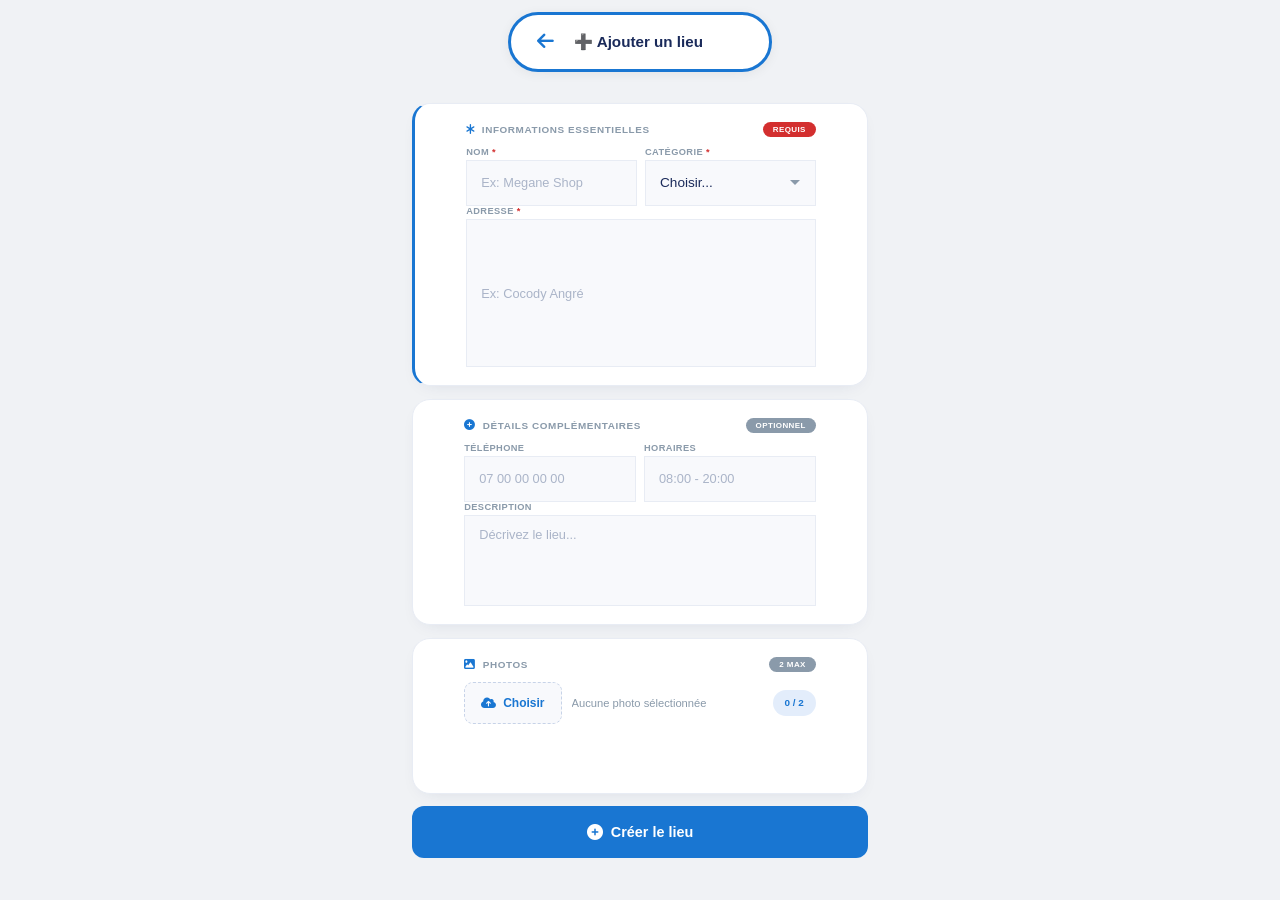
==== commit f29be93b: "Update add.html" ====
--- a/add.html
+++ b/add.html
@@ -4,7 +4,7 @@
     <meta charset="UTF-8" />
     <meta name="viewport" content="width=device-width, initial-scale=1.0, maximum-scale=1.0, user-scalable=no" />
     <meta name="theme-color" content="#1976d2" />
-    <title>➕ Ajouter un lieu - easily by megane</title>
+    <title>Ajouter un lieu - easily by megane</title>
 
     <link rel="stylesheet" href="https://cdnjs.cloudflare.com/ajax/libs/font-awesome/6.5.0/css/all.min.css" />
     <link rel="stylesheet" href="style.css" />
@@ -672,6 +672,42 @@
                 height: 30px;
             }
         }
+        /* ============================================================ */
+/* DÉSACTIVER LES EFFETS DE CLIC SUR LES ÉLÉMENTS */
+/* ============================================================ */
+
+/* Supprimer le highlight bleu sur mobile */
+* {
+    -webkit-tap-highlight-color: transparent !important;
+    -webkit-touch-callout: none !important;
+    -webkit-user-select: none !important;
+    user-select: none !important;
+}
+
+/* Supprimer le contour de focus sur les boutons et éléments cliquables */
+button:focus,
+input:focus,
+textarea:focus,
+select:focus,
+div:focus {
+    outline: none !important;
+    box-shadow: none !important;
+}
+
+/* Pour les éléments cliquables qui gardent un contour */
+a:focus,
+a:active,
+button:active,
+.btn:active {
+    outline: none !important;
+    border-color: transparent !important;
+    box-shadow: none !important;
+}
+
+/* Safari mobile - désactiver le grey highlight */
+* {
+    -webkit-touch-callout: none;
+}
     </style>
 </head>
 <body>
@@ -1103,4 +1139,4 @@
     </script>
 
 </body>
-</html>+</html>
--- a/style.css
+++ b/style.css
@@ -152,6 +152,14 @@
     color: #d32f2f;
 }
 
+.dropdown-menu .dropdown-item i.fa-eye {
+    color: #2ecc71;
+}
+
+.dropdown-menu .dropdown-item i.fa-map-pin {
+    color: #e67e22;
+}
+
 .dropdown-menu .dropdown-item:hover {
     background: #f0f4ff;
 }
@@ -817,6 +825,42 @@
 
 .toggle-btn.active {
     color: #1976d2;
+}
+
+.btn-center {
+    background: none;
+    border: none;
+    width: 30px;
+    height: 30px;
+    border-radius: 50%;
+    display: flex;
+    align-items: center;
+    justify-content: center;
+    color: #1a2a5a;
+    font-size: 0.8rem;
+    cursor: pointer;
+    transition: 0.2s;
+    background: #f0f2f5;
+    flex-shrink: 0;
+}
+
+.btn-center:hover {
+    background: #e3edfb;
+    color: #1976d2;
+}
+
+.btn-center:active {
+    transform: scale(0.9);
+}
+
+.btn-center i {
+    font-size: 0.85rem;
+}
+
+.btn-center.disabled {
+    opacity: 0.4;
+    cursor: not-allowed;
+    pointer-events: none;
 }
 
 .position-card #map {
@@ -1118,341 +1162,6 @@
 }
 
 /* ============================================================ */
-/* RESPONSIVE */
-/* ============================================================ */
-@media (max-width: 480px) {
-    body {
-        padding-top: 68px;
-        padding-bottom: 16px;
-    }
-
-    .header-search {
-        height: 52px;
-        padding: 0 16px;
-        top: 10px;
-        left: 10px;
-        right: 10px;
-        border-radius: 30px;
-        border-width: 2px;
-    }
-
-    .header-search input {
-        font-size: 0.85rem;
-    }
-
-    .menu-dots {
-        font-size: 1.1rem;
-        padding: 6px 8px;
-    }
-
-    .dropdown-menu {
-        top: 60px;
-        right: 4px;
-        min-width: 150px;
-    }
-
-    .dropdown-menu .dropdown-item {
-        padding: 10px 16px;
-        font-size: 0.8rem;
-    }
-
-    .main {
-        padding: 12px 12px 0 12px;
-        gap: 10px;
-    }
-
-    .categories-section {
-        padding: 10px;
-        border-radius: 16px;
-    }
-
-    .categories-grid {
-        gap: 6px;
-    }
-
-    .category-item {
-        padding: 6px 2px;
-    }
-
-    .category-item .cat-icon {
-        font-size: 1rem;
-    }
-
-    .category-item .cat-label {
-        font-size: 0.5rem;
-    }
-
-    .category-item .cat-toggle {
-        width: 24px;
-        height: 14px;
-    }
-
-    .category-item .cat-toggle .toggle-thumb {
-        width: 10px;
-        height: 10px;
-        top: 2px;
-        left: 2px;
-    }
-
-    .category-item.active .cat-toggle .toggle-thumb {
-        left: 12px;
-    }
-
-    .info-panel {
-        height: 180px;
-        border-radius: 16px;
-    }
-
-    .info-panel-header {
-        padding: 4px 10px;
-        min-height: 30px;
-    }
-
-    .info-panel-title {
-        font-size: 0.65rem;
-    }
-
-    .info-panel-title .panel-name {
-        max-width: 80px;
-    }
-
-    .info-panel-slides {
-        padding: 6px 10px;
-    }
-
-    .info-grid {
-        gap: 2px 10px;
-    }
-
-    .info-grid .info-item {
-        font-size: 0.65rem;
-    }
-
-    .info-grid .info-item i {
-        font-size: 0.6rem;
-        width: 14px;
-    }
-
-    .info-grid .info-item .info-label {
-        font-size: 0.5rem;
-    }
-
-    .info-grid .info-item .info-value {
-        font-size: 0.65rem;
-    }
-
-    .slide-photos-content .photo-controls button {
-        width: 20px;
-        height: 20px;
-        font-size: 0.6rem;
-    }
-
-    .slide-osm-content .osm-header {
-        font-size: 0.7rem;
-    }
-
-    .slide-osm-content .osm-infos {
-        gap: 20px;
-    }
-
-    .slide-osm-content .osm-infos .osm-item .osm-value {
-        font-size: 0.95rem;
-    }
-
-    .slide-btn-suivre {
-        font-size: 0.7rem;
-        padding: 6px 12px;
-        max-width: 160px;
-    }
-
-    .position-card {
-        border-radius: 16px;
-        min-height: 150px;
-    }
-
-    .position-card .card-header {
-        padding: 4px 10px;
-        min-height: 30px;
-    }
-
-    .position-card .card-header .right .info-item {
-        font-size: 0.55rem;
-        padding: 1px 6px;
-    }
-
-    .toggle-btn {
-        font-size: 0.6rem;
-        padding: 1px 6px 1px 2px;
-    }
-
-    .toggle-btn .toggle-track {
-        width: 24px;
-        height: 14px;
-    }
-
-    .toggle-btn .toggle-track .toggle-thumb {
-        width: 10px;
-        height: 10px;
-        top: 2px;
-        left: 2px;
-    }
-
-    .toggle-btn.active .toggle-track .toggle-thumb {
-        left: 12px;
-    }
-
-    .position-card #map {
-        min-height: 80px;
-    }
-
-    .add-overlay .add-sheet {
-        padding: 16px 16px 24px 16px;
-        border-radius: 20px 20px 0 0;
-    }
-
-    .add-form .form-row {
-        flex-wrap: wrap;
-    }
-
-    .add-form .form-row .form-group {
-        flex: 1 1 45%;
-        min-width: 0;
-    }
-}
-
-@media (max-width: 380px) {
-    .info-panel {
-        height: 160px;
-    }
-
-    .info-grid .info-item {
-        font-size: 0.55rem;
-    }
-
-    .info-grid .info-item .info-value {
-        font-size: 0.55rem;
-    }
-
-    .slide-osm-content .osm-infos {
-        gap: 14px;
-    }
-
-    .slide-osm-content .osm-infos .osm-item .osm-value {
-        font-size: 0.85rem;
-    }
-}
-/* ============================================================ */
-/* PHOTO PREVIEW DANS LE FORMULAIRE */
-/* ============================================================ */
-.file-input-wrapper {
-    display: flex;
-    align-items: center;
-    gap: 8px;
-    background: #f8f9fc;
-    border: 1px solid #e0e4ec;
-    border-radius: 8px;
-    padding: 2px 4px 2px 10px;
-    height: 32px;
-    transition: 0.2s;
-    cursor: pointer;
-}
-
-.file-input-wrapper:hover {
-    border-color: #1976d2;
-}
-
-.file-input-wrapper i {
-    color: #8a9aaa;
-    font-size: 0.8rem;
-}
-
-.file-input-wrapper .file-label {
-    font-size: 0.7rem;
-    color: #8a9aaa;
-    white-space: nowrap;
-    overflow: hidden;
-    text-overflow: ellipsis;
-    flex: 1;
-}
-
-.file-input-wrapper .file-btn {
-    background: #1976d2;
-    color: #fff;
-    border: none;
-    padding: 2px 10px;
-    border-radius: 6px;
-    font-size: 0.65rem;
-    font-weight: 600;
-    cursor: pointer;
-    height: 26px;
-    flex-shrink: 0;
-    transition: 0.2s;
-}
-
-.file-input-wrapper .file-btn:hover {
-    background: #1565c0;
-}
-
-/* Aperçu photos */
-.photo-preview {
-    display: flex;
-    flex-wrap: wrap;
-    gap: 6px;
-    margin-top: 6px;
-}
-
-.photo-preview .preview-item {
-    width: 50px;
-    height: 50px;
-    border-radius: 8px;
-    overflow: hidden;
-    border: 1px solid #e8ecf4;
-    position: relative;
-}
-
-.photo-preview .preview-item img {
-    width: 100%;
-    height: 100%;
-    object-fit: cover;
-}
-
-.photo-preview .preview-item .remove-photo {
-    position: absolute;
-    top: -4px;
-    right: -4px;
-    width: 18px;
-    height: 18px;
-    border-radius: 50%;
-    background: #d32f2f;
-    color: #fff;
-    border: none;
-    font-size: 0.5rem;
-    cursor: pointer;
-    display: flex;
-    align-items: center;
-    justify-content: center;
-    transition: 0.2s;
-}
-
-.photo-preview .preview-item .remove-photo:hover {
-    background: #b71c1c;
-    transform: scale(1.1);
-}
-
-/* ============================================================ */
-/* RESPONSIVE - PHOTO PREVIEW */
-/* ============================================================ */
-@media (max-width: 480px) {
-    .file-input-wrapper .file-label {
-        max-width: 80px;
-    }
-    
-    .photo-preview .preview-item {
-        width: 40px;
-        height: 40px;
-    }
-}
-/* ============================================================ */
 /* OVERLAY SUIVRE QUELQU'UN */
 /* ============================================================ */
 .follow-overlay {
@@ -1671,7 +1380,7 @@
 }
 
 /* ============================================================ */
-/* SLIDER SUIVI */
+/* SLIDER SUIVI — 3 SLIDES (horizontal) */
 /* ============================================================ */
 .track-slider {
     position: fixed;
@@ -1692,16 +1401,25 @@
 .track-slider .track-sheet {
     background: #ffffff;
     border-radius: 20px 20px 0 0;
-    padding: 16px 20px 24px 20px;
+    padding: 12px 16px 20px 16px;
     box-shadow: 0 -4px 20px rgba(0, 0, 0, 0.1);
 }
 
+.track-slider .track-handle {
+    width: 40px;
+    height: 4px;
+    background: #d0d5e0;
+    border-radius: 4px;
+    margin: 0 auto 10px auto;
+    display: block;
+}
+
 .track-slider .track-header {
     display: flex;
     align-items: center;
     justify-content: space-between;
-    margin-bottom: 12px;
-    padding-bottom: 10px;
+    margin-bottom: 4px;
+    padding-bottom: 6px;
     border-bottom: 1px solid #eef1f6;
 }
 
@@ -1727,39 +1445,99 @@
     color: #1a2a5a;
 }
 
-.track-slider .track-body .track-info {
+.track-slider .track-timestamp {
+    font-size: 0.6rem;
+    color: #aab4c8;
+    text-align: center;
+    padding: 2px 0 8px 0;
+}
+
+/* ============================================================ */
+/* SLIDES HORIZONTAUX */
+/* ============================================================ */
+.track-slides {
+    display: flex;
+    overflow-x: auto;
+    scroll-snap-type: x mandatory;
+    scroll-snap-stop: always;
+    -webkit-overflow-scrolling: touch;
+    scroll-behavior: smooth;
+    padding: 6px 0;
+    gap: 0;
+    min-height: 140px;
+}
+
+.track-slides::-webkit-scrollbar {
+    height: 0;
+    display: none;
+}
+
+.track-slide {
+    flex: 0 0 100%;
+    scroll-snap-align: start;
+    padding: 0 4px;
+    display: flex;
+    flex-direction: column;
+    justify-content: center;
+    align-items: center;
+    gap: 10px;
+    min-height: 120px;
+}
+
+/* ============================================================ */
+/* SLIDE 1 : CALCUL + TRACER */
+/* ============================================================ */
+.track-slide .track-info {
     display: flex;
     gap: 30px;
     justify-content: center;
-    margin-bottom: 16px;
-}
-
-.track-slider .track-body .track-stat {
+    padding: 8px 0;
+    background: #f8f9fc;
+    border-radius: 14px;
+    border: 1px solid #eef1f6;
+    width: 100%;
+}
+
+.track-slide .track-stat {
     text-align: center;
-}
-
-.track-slider .track-body .track-stat .track-stat-value {
-    font-size: 1.5rem;
+    flex: 1;
+    padding: 4px 0;
+    position: relative;
+}
+
+.track-slide .track-stat:first-child::after {
+    content: '';
+    position: absolute;
+    right: 0;
+    top: 20%;
+    height: 60%;
+    width: 2px;
+    background: #e0e4ec;
+}
+
+.track-slide .track-stat .track-stat-value {
+    font-size: 1.6rem;
     font-weight: 700;
     color: #1976d2;
     display: block;
-}
-
-.track-slider .track-body .track-stat .track-stat-label {
+    line-height: 1.2;
+}
+
+.track-slide .track-stat .track-stat-label {
     font-size: 0.65rem;
     color: #8a9aaa;
     text-transform: uppercase;
     letter-spacing: 0.3px;
 }
 
-.track-slider .track-body .track-btn {
+.track-slide .track-btn {
     width: 100%;
-    padding: 12px;
+    padding: 10px;
     background: #1976d2;
     color: #ffffff;
     border: none;
     border-radius: 12px;
-    font-size: 0.9rem;
+    font-size: 0.85rem;
     font-weight: 600;
     cursor: pointer;
     transition: 0.2s;
@@ -1769,23 +1547,137 @@
     gap: 8px;
 }
 
-.track-slider .track-body .track-btn:hover {
+.track-slide .track-btn:hover {
     background: #1565c0;
     transform: translateY(-1px);
 }
 
-.track-slider .track-body .track-btn:disabled {
+.track-slide .track-btn:disabled {
     opacity: 0.6;
     cursor: not-allowed;
     transform: none;
 }
 
-.track-slider .track-body .track-btn.tracking {
+.track-slide .track-btn.tracking {
     background: #2ecc71;
 }
 
-.track-slider .track-body .track-btn.tracking:hover {
+.track-slide .track-btn.tracking:hover {
     background: #27ae60;
+}
+
+/* ============================================================ */
+/* SLIDE 2 : INFOS GÉOGRAPHIQUES */
+/* ============================================================ */
+.geo-info {
+    display: grid;
+    grid-template-columns: 1fr 1fr;
+    gap: 8px 16px;
+    width: 100%;
+    padding: 6px 0;
+}
+
+.geo-item {
+    display: flex;
+    flex-direction: column;
+    align-items: center;
+    text-align: center;
+    padding: 6px 4px;
+    background: #f8f9fc;
+    border-radius: 10px;
+    border: 1px solid #eef1f6;
+}
+
+.geo-item i {
+    font-size: 0.9rem;
+    color: #1976d2;
+    margin-bottom: 2px;
+}
+
+.geo-item .geo-label {
+    font-size: 0.5rem;
+    color: #aab4c8;
+    text-transform: uppercase;
+    letter-spacing: 0.3px;
+}
+
+.geo-item .geo-value {
+    font-size: 0.75rem;
+    font-weight: 600;
+    color: #1a2a5a;
+}
+
+/* ============================================================ */
+/* SLIDE 3 : OUVRIR DANS MAPS */
+/* ============================================================ */
+.maps-action {
+    display: flex;
+    flex-direction: column;
+    align-items: center;
+    justify-content: center;
+    gap: 10px;
+    width: 100%;
+    padding: 12px 0;
+}
+
+.maps-action i {
+    font-size: 2.5rem;
+    color: #34a853;
+}
+
+.maps-action p {
+    font-size: 0.85rem;
+    color: #8a9aaa;
+    text-align: center;
+}
+
+.btn-maps-open {
+    width: 100%;
+    padding: 12px;
+    background: #34a853;
+    color: #ffffff;
+    border: none;
+    border-radius: 12px;
+    font-size: 0.85rem;
+    font-weight: 600;
+    cursor: pointer;
+    transition: 0.2s;
+    display: flex;
+    align-items: center;
+    justify-content: center;
+    gap: 8px;
+}
+
+.btn-maps-open:hover {
+    background: #2d8f47;
+    transform: translateY(-1px);
+}
+
+/* ============================================================ */
+/* DOTS */
+/* ============================================================ */
+.track-dots {
+    display: flex;
+    justify-content: center;
+    gap: 10px;
+    padding: 8px 0 2px 0;
+}
+
+.track-dots .dot {
+    width: 10px;
+    height: 10px;
+    border-radius: 50%;
+    background: #d0d5e0;
+    transition: 0.3s;
+    cursor: pointer;
+    border: none;
+    padding: 0;
+}
+
+.track-dots .dot.active {
+    background: #1976d2;
+    width: 28px;
+    border-radius: 5px;
 }
 
 /* ============================================================ */
@@ -1866,6 +1758,7 @@
     margin-right: 8px;
     opacity: 0.6;
 }
+
 /* ============================================================ */
 /* SLIDER DE SUIVI - STATS AMÉLIORÉES */
 /* ============================================================ */
@@ -1926,28 +1819,1532 @@
 /* RESPONSIVE - MOBILE */
 /* ============================================================ */
 @media (max-width: 480px) {
-    .track-slider .track-body .track-info {
+    body {
+        padding-top: 68px;
+        padding-bottom: 16px;
+    }
+
+    .header-search {
+        height: 52px;
+        padding: 0 16px;
+        top: 10px;
+        left: 10px;
+        right: 10px;
+        border-radius: 30px;
+        border-width: 2px;
+    }
+
+    .header-search input {
+        font-size: 0.85rem;
+    }
+
+    .menu-dots {
+        font-size: 1.1rem;
+        padding: 6px 8px;
+    }
+
+    .dropdown-menu {
+        top: 60px;
+        right: 4px;
+        min-width: 150px;
+    }
+
+    .dropdown-menu .dropdown-item {
+        padding: 10px 16px;
+        font-size: 0.8rem;
+    }
+
+    .main {
+        padding: 12px 12px 0 12px;
+        gap: 10px;
+    }
+
+    .categories-section {
+        padding: 10px;
+        border-radius: 16px;
+    }
+
+    .categories-grid {
+        gap: 6px;
+    }
+
+    .category-item {
+        padding: 6px 2px;
+    }
+
+    .category-item .cat-icon {
+        font-size: 1rem;
+    }
+
+    .category-item .cat-label {
+        font-size: 0.5rem;
+    }
+
+    .category-item .cat-toggle {
+        width: 24px;
+        height: 14px;
+    }
+
+    .category-item .cat-toggle .toggle-thumb {
+        width: 10px;
+        height: 10px;
+        top: 2px;
+        left: 2px;
+    }
+
+    .category-item.active .cat-toggle .toggle-thumb {
+        left: 12px;
+    }
+
+    .info-panel {
+        height: 180px;
+        border-radius: 16px;
+    }
+
+    .info-panel-header {
+        padding: 4px 10px;
+        min-height: 30px;
+    }
+
+    .info-panel-title {
+        font-size: 0.65rem;
+    }
+
+    .info-panel-title .panel-name {
+        max-width: 80px;
+    }
+
+    .info-panel-slides {
+        padding: 6px 10px;
+    }
+
+    .info-grid {
+        gap: 2px 10px;
+    }
+
+    .info-grid .info-item {
+        font-size: 0.65rem;
+    }
+
+    .info-grid .info-item i {
+        font-size: 0.6rem;
+        width: 14px;
+    }
+
+    .info-grid .info-item .info-label {
+        font-size: 0.5rem;
+    }
+
+    .info-grid .info-item .info-value {
+        font-size: 0.65rem;
+    }
+
+    .slide-photos-content .photo-controls button {
+        width: 20px;
+        height: 20px;
+        font-size: 0.6rem;
+    }
+
+    .slide-osm-content .osm-header {
+        font-size: 0.7rem;
+    }
+
+    .slide-osm-content .osm-infos {
+        gap: 20px;
+    }
+
+    .slide-osm-content .osm-infos .osm-item .osm-value {
+        font-size: 0.95rem;
+    }
+
+    .slide-btn-suivre {
+        font-size: 0.7rem;
+        padding: 6px 12px;
+        max-width: 160px;
+    }
+
+    .position-card {
+        border-radius: 16px;
+        min-height: 150px;
+    }
+
+    .position-card .card-header {
+        padding: 4px 10px;
+        min-height: 30px;
+    }
+
+    .position-card .card-header .right .info-item {
+        font-size: 0.55rem;
+        padding: 1px 6px;
+    }
+
+    .toggle-btn {
+        font-size: 0.6rem;
+        padding: 1px 6px 1px 2px;
+    }
+
+    .toggle-btn .toggle-track {
+        width: 24px;
+        height: 14px;
+    }
+
+    .toggle-btn .toggle-track .toggle-thumb {
+        width: 10px;
+        height: 10px;
+        top: 2px;
+        left: 2px;
+    }
+
+    .toggle-btn.active .toggle-track .toggle-thumb {
+        left: 12px;
+    }
+
+    .btn-center {
+        width: 26px;
+        height: 26px;
+        font-size: 0.7rem;
+    }
+
+    .btn-center i {
+        font-size: 0.7rem;
+    }
+
+    .position-card #map {
+        min-height: 80px;
+    }
+
+    .add-overlay .add-sheet {
+        padding: 16px 16px 24px 16px;
+        border-radius: 20px 20px 0 0;
+    }
+
+    .add-form .form-row {
+        flex-wrap: wrap;
+    }
+
+    .add-form .form-row .form-group {
+        flex: 1 1 45%;
+        min-width: 0;
+    }
+
+    .track-slider .track-sheet {
+        padding: 10px 12px 16px 12px;
+    }
+
+    .track-slider .track-header .track-email {
+        font-size: 0.7rem;
+    }
+
+    .track-slider .track-timestamp {
+        font-size: 0.55rem;
+    }
+
+    .track-slide .track-info {
         gap: 15px;
-        padding: 8px 0;
-        border-radius: 12px;
-    }
-
-    .track-slider .track-body .track-stat .track-stat-value {
-        font-size: 1.4rem;
-    }
-
-    .track-slider .track-body .track-stat .track-stat-label {
+        padding: 6px 0;
+    }
+
+    .track-slide .track-stat .track-stat-value {
+        font-size: 1.3rem;
+    }
+
+    .track-slide .track-stat .track-stat-label {
+        font-size: 0.55rem;
+    }
+
+    .track-slide .track-btn {
+        font-size: 0.75rem;
+        padding: 8px;
+    }
+
+    .geo-info {
+        grid-template-columns: 1fr 1fr;
+        gap: 6px 12px;
+    }
+
+    .geo-item .geo-value {
+        font-size: 0.65rem;
+    }
+
+    .geo-item .geo-label {
+        font-size: 0.45rem;
+    }
+
+    .maps-action i {
+        font-size: 2rem;
+    }
+
+    .maps-action p {
+        font-size: 0.75rem;
+    }
+
+    .btn-maps-open {
+        font-size: 0.75rem;
+        padding: 10px;
+    }
+
+    .track-dots .dot {
+        width: 8px;
+        height: 8px;
+    }
+
+    .track-dots .dot.active {
+        width: 22px;
+    }
+}
+
+@media (max-width: 380px) {
+    .info-panel {
+        height: 160px;
+    }
+
+    .info-grid .info-item {
+        font-size: 0.55rem;
+    }
+
+    .info-grid .info-item .info-value {
+        font-size: 0.55rem;
+    }
+
+    .slide-osm-content .osm-infos {
+        gap: 14px;
+    }
+
+    .slide-osm-content .osm-infos .osm-item .osm-value {
+        font-size: 0.85rem;
+    }
+
+    .track-slide .track-stat .track-stat-value {
+        font-size: 1.1rem;
+    }
+
+    .geo-info {
+        grid-template-columns: 1fr 1fr;
+        gap: 4px 8px;
+    }
+
+    .geo-item {
+        padding: 4px 2px;
+    }
+
+    .geo-item .geo-value {
         font-size: 0.6rem;
     }
-
-    .track-slider .track-body .track-stat:first-child::after {
-        top: 15%;
-        height: 70%;
+}
+
+/* ============================================================ */
+/* PHOTO PREVIEW DANS LE FORMULAIRE */
+/* ============================================================ */
+.file-input-wrapper {
+    display: flex;
+    align-items: center;
+    gap: 8px;
+    background: #f8f9fc;
+    border: 1px solid #e0e4ec;
+    border-radius: 8px;
+    padding: 2px 4px 2px 10px;
+    height: 32px;
+    transition: 0.2s;
+    cursor: pointer;
+}
+
+.file-input-wrapper:hover {
+    border-color: #1976d2;
+}
+
+.file-input-wrapper i {
+    color: #8a9aaa;
+    font-size: 0.8rem;
+}
+
+.file-input-wrapper .file-label {
+    font-size: 0.7rem;
+    color: #8a9aaa;
+    white-space: nowrap;
+    overflow: hidden;
+    text-overflow: ellipsis;
+    flex: 1;
+}
+
+.file-input-wrapper .file-btn {
+    background: #1976d2;
+    color: #fff;
+    border: none;
+    padding: 2px 10px;
+    border-radius: 6px;
+    font-size: 0.65rem;
+    font-weight: 600;
+    cursor: pointer;
+    height: 26px;
+    flex-shrink: 0;
+    transition: 0.2s;
+}
+
+.file-input-wrapper .file-btn:hover {
+    background: #1565c0;
+}
+
+/* Aperçu photos */
+.photo-preview {
+    display: flex;
+    flex-wrap: wrap;
+    gap: 6px;
+    margin-top: 6px;
+}
+
+.photo-preview .preview-item {
+    width: 50px;
+    height: 50px;
+    border-radius: 8px;
+    overflow: hidden;
+    border: 1px solid #e8ecf4;
+    position: relative;
+}
+
+.photo-preview .preview-item img {
+    width: 100%;
+    height: 100%;
+    object-fit: cover;
+}
+
+.photo-preview .preview-item .remove-photo {
+    position: absolute;
+    top: -4px;
+    right: -4px;
+    width: 18px;
+    height: 18px;
+    border-radius: 50%;
+    background: #d32f2f;
+    color: #fff;
+    border: none;
+    font-size: 0.5rem;
+    cursor: pointer;
+    display: flex;
+    align-items: center;
+    justify-content: center;
+    transition: 0.2s;
+}
+
+.photo-preview .preview-item .remove-photo:hover {
+    background: #b71c1c;
+    transform: scale(1.1);
+}
+
+/* ============================================================ */
+/* MAPLIBRE - MARQUEURS */
+/* ============================================================ */
+
+/* Marqueur utilisateur - point avec halo */
+.user-marker-map {
+    width: 20px;
+    height: 20px;
+    position: relative;
+}
+
+.user-pulse {
+    width: 20px;
+    height: 20px;
+    position: relative;
+}
+
+.user-pulse .user-dot {
+    width: 12px;
+    height: 12px;
+    background: #1976d2;
+    border-radius: 50%;
+    position: absolute;
+    top: 50%;
+    left: 50%;
+    transform: translate(-50%, -50%);
+    border: 2px solid #ffffff;
+    box-shadow: 0 0 0 4px rgba(25, 118, 210, 0.3);
+    animation: pulse-blue 2s ease-in-out infinite;
+}
+
+@keyframes pulse-blue {
+    0% { box-shadow: 0 0 0 0 rgba(25, 118, 210, 0.4); }
+    70% { box-shadow: 0 0 0 10px rgba(25, 118, 210, 0); }
+    100% { box-shadow: 0 0 0 0 rgba(25, 118, 210, 0); }
+}
+
+/* Marqueur de suivi - pin classique */
+.track-pin-map {
+    cursor: pointer;
+    font-size: 32px;
+    color: #e74c3c;
+    text-shadow: 0 2px 8px rgba(0, 0, 0, 0.3);
+    transition: transform 0.2s ease;
+}
+
+.track-pin-map:hover {
+    transform: scale(1.1);
+}
+
+/* ============================================================ */
+/* RESPONSIVE - PHOTO PREVIEW */
+/* ============================================================ */
+@media (max-width: 480px) {
+    .file-input-wrapper .file-label {
+        max-width: 80px;
+    }
+    
+    .photo-preview .preview-item {
+        width: 40px;
+        height: 40px;
+    }
+}
+
+/* ============================================================ */
+/* MAPLIBRE - CONTROLES */
+/* ============================================================ */
+
+.maplibregl-ctrl-group {
+    background: #ffffff !important;
+    border-radius: 12px !important;
+    box-shadow: 0 2px 12px rgba(0, 0, 0, 0.1) !important;
+    border: 1px solid #e8ecf4 !important;
+}
+
+.maplibregl-ctrl-group button {
+    background: #ffffff !important;
+    border: none !important;
+    padding: 6px 8px !important;
+    font-size: 1rem !important;
+    color: #1a2a5a !important;
+}
+
+.maplibregl-ctrl-group button:hover {
+    background: #f0f4ff !important;
+}
+
+.maplibregl-ctrl-group button:active {
+    background: #e3edfb !important;
+}
+
+/* ============================================================ */
+/* RESPONSIVE - MAPLIBRE */
+/* ============================================================ */
+
+@media (max-width: 480px) {
+    .maplibregl-ctrl-group {
+        border-radius: 10px !important;
+    }
+    
+    .maplibregl-ctrl-group button {
+        padding: 4px 6px !important;
+        font-size: 0.8rem !important;
+    }
+}
+/* ============================================================ */
+/* SUPPRIMER LES EFFETS NATIFS DE CHROME */
+/* ============================================================ */
+
+/* 1. Supprimer le highlight bleu sur le tap (mobile) */
+* {
+    -webkit-tap-highlight-color: transparent !important;
+    -webkit-touch-callout: none !important;
+    -webkit-user-select: none !important;
+    user-select: none !important;
+}
+
+/* 2. Supprimer le contour de focus sur tous les éléments */
+*:focus {
+    outline: none !important;
+    box-shadow: none !important;
+}
+
+/* 3. Supprimer les effets sur les boutons au clic */
+button:active,
+button:focus,
+input:active,
+input:focus,
+select:active,
+select:focus,
+textarea:active,
+textarea:focus,
+a:active,
+a:focus,
+div:active,
+div:focus {
+    outline: none !important;
+    box-shadow: none !important;
+    border-color: transparent !important;
+}
+
+/* 4. Supprimer le contour sur les boutons Chrome */
+button {
+    -webkit-appearance: none !important;
+    appearance: none !important;
+}
+
+/* 5. Supprimer le contour sur les inputs Chrome */
+input,
+select,
+textarea {
+    -webkit-appearance: none !important;
+    appearance: none !important;
+    border-radius: 0 !important;
+}
+
+/* 6. Supprimer le fond gris sur les boutons Chrome */
+button::-moz-focus-inner,
+input::-moz-focus-inner {
+    border: 0 !important;
+}
+
+/* 7. Supprimer le highlight des liens sur mobile */
+a {
+    -webkit-tap-highlight-color: transparent !important;
+}
+
+/* 8. Supprimer le effet de sélection sur les textes */
+* {
+    -webkit-touch-callout: none !important;
+    -webkit-user-select: none !important;
+    user-select: none !important;
+}
+
+/* 9. Supprimer les contours sur les éléments cliquables */
+.clickable,
+[role="button"],
+[type="button"],
+[type="submit"] {
+    -webkit-tap-highlight-color: transparent !important;
+    outline: none !important;
+    box-shadow: none !important;
+}
+
+/* 10. Supprimer l'effet de "glow" sur les inputs en focus */
+input:focus,
+textarea:focus,
+select:focus {
+    border-color: var(--border, #e8ecf4) !important;
+    box-shadow: none !important;
+}
+
+/* 11. Pour les inputs qui doivent garder un focus (accessibilité) */
+input:focus-visible,
+textarea:focus-visible,
+select:focus-visible,
+button:focus-visible {
+    outline: 2px solid #1976d2 !important;
+    outline-offset: 2px !important;
+}
+/* ============================================================ */
+/* SLIDE 2 : INFOS GÉOGRAPHIQUES - SCROLLABLE */
+/* ============================================================ */
+
+.geo-scrollable {
+    max-height: 180px;
+    overflow-y: auto;
+    width: 100%;
+    padding-right: 4px;
+    scroll-behavior: smooth;
+}
+
+.geo-scrollable::-webkit-scrollbar {
+    width: 3px;
+}
+
+.geo-scrollable::-webkit-scrollbar-track {
+    background: #f0f2f5;
+    border-radius: 4px;
+}
+
+.geo-scrollable::-webkit-scrollbar-thumb {
+    background: #1976d2;
+    border-radius: 4px;
+}
+
+.geo-section {
+    background: #f8f9fc;
+    border-radius: 10px;
+    padding: 8px 12px;
+    border: 1px solid #eef1f6;
+    width: 100%;
+}
+
+.geo-row {
+    display: flex;
+    justify-content: space-between;
+    align-items: center;
+    padding: 4px 0;
+    font-size: 0.75rem;
+    border-bottom: 1px solid rgba(0, 0, 0, 0.04);
+}
+
+.geo-row:last-child {
+    border-bottom: none;
+}
+
+.geo-row.geo-divider {
+    border-bottom: 2px solid #e8ecf4;
+    padding: 2px 0;
+    margin: 2px 0;
+}
+
+.geo-row .geo-label {
+    color: #8a9aaa;
+    font-weight: 600;
+    font-size: 0.6rem;
+    text-transform: uppercase;
+    letter-spacing: 0.3px;
+    flex-shrink: 0;
+}
+
+.geo-row .geo-value {
+    color: #1a2a5a;
+    font-weight: 500;
+    text-align: right;
+    word-break: break-all;
+    max-width: 65%;
+    font-size: 0.75rem;
+}
+
+/* Responsive */
+@media (max-width: 480px) {
+    .geo-scrollable {
+        max-height: 150px;
+    }
+    .geo-row {
+        font-size: 0.68rem;
+        padding: 3px 0;
+    }
+    .geo-row .geo-label {
+        font-size: 0.5rem;
+    }
+    .geo-row .geo-value {
+        font-size: 0.68rem;
+        max-width: 55%;
+    }
+    .geo-section {
+        padding: 6px 10px;
+    }
+}
+/* ============================================================ */
+/* BOUTONS TRANSPORT (voiture / pied) */
+/* ============================================================ */
+
+.btn-transport {
+    background: none;
+    border: none;
+    width: 30px;
+    height: 30px;
+    border-radius: 50%;
+    display: flex;
+    align-items: center;
+    justify-content: center;
+    color: #8a9aaa;
+    font-size: 0.8rem;
+    cursor: pointer;
+    transition: 0.2s;
+    background: #f0f2f5;
+    flex-shrink: 0;
+}
+
+.btn-transport:hover {
+    background: #e3edfb;
+    color: #1976d2;
+}
+
+.btn-transport.active {
+    background: #1976d2;
+    color: #ffffff;
+}
+
+.btn-transport:active {
+    transform: scale(0.9);
+}
+
+@media (max-width: 480px) {
+    .btn-transport {
+        width: 26px;
+        height: 26px;
+        font-size: 0.7rem;
+    }
+}
+
+/* ============================================================ */
+/* BOUTON RÉCUPÉRER LES INFOS DU LIEU (slide 2) */
+/* ============================================================ */
+
+.btn-geo-refresh {
+    width: 100%;
+    padding: 8px;
+    background: #f8f9fc;
+    color: #1976d2;
+    border: 1px solid #eef1f6;
+    border-radius: 10px;
+    font-size: 0.75rem;
+    font-weight: 600;
+    cursor: pointer;
+    transition: 0.2s;
+    display: flex;
+    align-items: center;
+    justify-content: center;
+    gap: 6px;
+    margin-top: 6px;
+}
+
+.btn-geo-refresh:hover {
+    background: #e3edfb;
+    border-color: #1976d2;
+}
+
+.btn-geo-refresh:disabled {
+    opacity: 0.6;
+    cursor: not-allowed;
+}
+
+.btn-geo-refresh .spinner {
+    display: inline-block;
+    width: 14px;
+    height: 14px;
+    border: 2px solid rgba(25, 118, 210, 0.2);
+    border-top: 2px solid #1976d2;
+    border-radius: 50%;
+    animation: spin 0.8s linear infinite;
+}
+
+@keyframes spin {
+    0% { transform: rotate(0deg); }
+    100% { transform: rotate(360deg); }
+}
+
+/* ============================================================ */
+/* SLIDE 2 : INFOS GÉOGRAPHIQUES - SCROLLABLE */
+/* ============================================================ */
+
+.geo-scrollable {
+    max-height: 180px;
+    overflow-y: auto;
+    width: 100%;
+    padding-right: 4px;
+    scroll-behavior: smooth;
+}
+
+.geo-scrollable::-webkit-scrollbar {
+    width: 3px;
+}
+
+.geo-scrollable::-webkit-scrollbar-track {
+    background: #f0f2f5;
+    border-radius: 4px;
+}
+
+.geo-scrollable::-webkit-scrollbar-thumb {
+    background: #1976d2;
+    border-radius: 4px;
+}
+
+.geo-section {
+    background: #f8f9fc;
+    border-radius: 10px;
+    padding: 8px 12px;
+    border: 1px solid #eef1f6;
+    width: 100%;
+}
+
+.geo-row {
+    display: flex;
+    justify-content: space-between;
+    align-items: center;
+    padding: 4px 0;
+    font-size: 0.75rem;
+    border-bottom: 1px solid rgba(0, 0, 0, 0.04);
+}
+
+.geo-row:last-child {
+    border-bottom: none;
+}
+
+.geo-row.geo-divider {
+    border-bottom: 2px solid #e8ecf4;
+    padding: 2px 0;
+    margin: 2px 0;
+}
+
+.geo-row .geo-label {
+    color: #8a9aaa;
+    font-weight: 600;
+    font-size: 0.6rem;
+    text-transform: uppercase;
+    letter-spacing: 0.3px;
+    flex-shrink: 0;
+}
+
+.geo-row .geo-value {
+    color: #1a2a5a;
+    font-weight: 500;
+    text-align: right;
+    word-break: break-all;
+    max-width: 65%;
+    font-size: 0.75rem;
+}
+
+/* Responsive */
+@media (max-width: 480px) {
+    .geo-scrollable {
+        max-height: 150px;
+    }
+    .geo-row {
+        font-size: 0.68rem;
+        padding: 3px 0;
+    }
+    .geo-row .geo-label {
+        font-size: 0.5rem;
+    }
+    .geo-row .geo-value {
+        font-size: 0.68rem;
+        max-width: 55%;
+    }
+    .geo-section {
+        padding: 6px 10px;
+    }
+    .btn-geo-refresh {
+        font-size: 0.65rem;
+        padding: 6px;
+    }
+}
+/* ============================================================ */
+/* BOUTONS TRANSPORT AMÉLIORÉS */
+/* ============================================================ */
+
+.btn-transport {
+    background: #f0f2f5;
+    border: 2px solid transparent;
+    width: 34px;
+    height: 34px;
+    border-radius: 50%;
+    display: flex;
+    align-items: center;
+    justify-content: center;
+    color: #8a9aaa;
+    font-size: 0.85rem;
+    cursor: pointer;
+    transition: all 0.25s ease;
+    flex-shrink: 0;
+    position: relative;
+}
+
+.btn-transport:hover {
+    background: #e3edfb;
+    color: #1976d2;
+    transform: translateY(-2px);
+}
+
+.btn-transport:active {
+    transform: scale(0.92);
+}
+
+.btn-transport.active {
+    background: #1976d2;
+    color: #ffffff;
+    border-color: #1976d2;
+    box-shadow: 0 4px 12px rgba(25, 118, 210, 0.35);
+}
+
+.btn-transport.active:hover {
+    background: #1565c0;
+    border-color: #1565c0;
+    box-shadow: 0 6px 16px rgba(25, 118, 210, 0.45);
+}
+
+/* Icône active avec légère animation */
+.btn-transport.active i {
+    animation: transportPulse 0.5s ease;
+}
+
+@keyframes transportPulse {
+    0% { transform: scale(1); }
+    50% { transform: scale(1.2); }
+    100% { transform: scale(1); }
+}
+
+/* Tooltip au survol */
+.btn-transport::after {
+    content: attr(title);
+    position: absolute;
+    bottom: calc(100% + 8px);
+    left: 50%;
+    transform: translateX(-50%) scale(0.8);
+    background: #1a2a5a;
+    color: #ffffff;
+    padding: 4px 10px;
+    border-radius: 6px;
+    font-size: 0.55rem;
+    font-weight: 600;
+    white-space: nowrap;
+    opacity: 0;
+    pointer-events: none;
+    transition: all 0.2s ease;
+}
+
+.btn-transport:hover::after {
+    opacity: 1;
+    transform: translateX(-50%) scale(1);
+}
+
+/* ============================================================ */
+/* HEADER CARD - ESPACEMENT DES BOUTONS */
+/* ============================================================ */
+
+.position-card .card-header .left {
+    display: flex;
+    align-items: center;
+    gap: 6px;
+    flex-wrap: wrap;
+}
+
+/* Séparateur visuel entre les groupes */
+.position-card .card-header .left .btn-transport {
+    margin-left: 2px;
+}
+
+/* ============================================================ */
+/* RESPONSIVE - TRANSPORT */
+/* ============================================================ */
+
+@media (max-width: 600px) {
+    .btn-transport {
+        width: 30px;
+        height: 30px;
+        font-size: 0.75rem;
+    }
+
+    .position-card .card-header .left {
+        gap: 4px;
+    }
+}
+
+@media (max-width: 480px) {
+    .btn-transport {
+        width: 26px;
+        height: 26px;
+        font-size: 0.65rem;
+        border-width: 1.5px;
+    }
+
+    .position-card .card-header .left {
+        gap: 3px;
+    }
+
+    .btn-transport::after {
+        font-size: 0.45rem;
+        padding: 2px 6px;
+        bottom: calc(100% + 4px);
     }
 }
 
 @media (max-width: 380px) {
-    .track-slider .track-body .track-stat .track-stat-value {
-        font-size: 1.1rem;
-    }
+    .btn-transport {
+        width: 22px;
+        height: 22px;
+        font-size: 0.55rem;
+        border-width: 1px;
+    }
+
+    .position-card .card-header .left {
+        gap: 2px;
+    }
+
+    .btn-transport.active {
+        box-shadow: 0 2px 8px rgba(25, 118, 210, 0.3);
+    }
+}
+
+/* ============================================================ */
+/* AMÉLIORATION DU CARD HEADER POUR MOBILE */
+/* ============================================================ */
+
+@media (max-width: 480px) {
+    .position-card .card-header {
+        padding: 4px 8px;
+        min-height: 28px;
+        flex-wrap: wrap;
+        gap: 4px;
+    }
+
+    .position-card .card-header .left {
+        flex: 1 1 auto;
+    }
+
+    .position-card .card-header .right {
+        flex: 0 0 auto;
+    }
+
+    .position-card .card-header .right .info-item {
+        font-size: 0.5rem;
+        padding: 1px 5px;
+    }
+
+    .position-card .card-header .right .info-item i {
+        font-size: 0.5rem;
+    }
+}
+
+/* ============================================================ */
+/* TOGGLE SUIVRE - AMÉLIORÉ */
+/* ============================================================ */
+
+.toggle-btn {
+    display: flex;
+    align-items: center;
+    gap: 5px;
+    cursor: pointer;
+    font-size: 0.6rem;
+    font-weight: 600;
+    color: #1a2a5a;
+    background: #f0f2f5;
+    padding: 2px 8px 2px 3px;
+    border-radius: 30px;
+    border: 2px solid transparent;
+    transition: all 0.25s ease;
+    height: 30px;
+}
+
+.toggle-btn:hover {
+    background: #e3edfb;
+    border-color: #1976d2;
+}
+
+.toggle-btn.active {
+    border-color: #1976d2;
+    background: #e3edfb;
+    color: #1976d2;
+}
+
+.toggle-btn .toggle-track {
+    width: 28px;
+    height: 16px;
+    background: #b0b8c8;
+    border-radius: 30px;
+    position: relative;
+    transition: 0.3s;
+    flex-shrink: 0;
+}
+
+.toggle-btn .toggle-track .toggle-thumb {
+    width: 12px;
+    height: 12px;
+    background: #ffffff;
+    border-radius: 50%;
+    position: absolute;
+    top: 2px;
+    left: 2px;
+    transition: 0.3s;
+    box-shadow: 0 1px 4px rgba(0, 0, 0, 0.15);
+}
+
+.toggle-btn.active .toggle-track {
+    background: #1976d2;
+}
+
+.toggle-btn.active .toggle-track .toggle-thumb {
+    left: 14px;
+}
+
+@media (max-width: 480px) {
+    .toggle-btn {
+        font-size: 0.5rem;
+        padding: 1px 6px 1px 2px;
+        height: 24px;
+        gap: 3px;
+    }
+
+    .toggle-btn .toggle-track {
+        width: 22px;
+        height: 13px;
+    }
+
+    .toggle-btn .toggle-track .toggle-thumb {
+        width: 9px;
+        height: 9px;
+        top: 2px;
+        left: 2px;
+    }
+
+    .toggle-btn.active .toggle-track .toggle-thumb {
+        left: 11px;
+    }
+}
+
+/* ============================================================ */
+/* BOUTONS CENTRER */
+/* ============================================================ */
+
+.btn-center {
+    background: #f0f2f5;
+    border: 2px solid transparent;
+    width: 30px;
+    height: 30px;
+    border-radius: 50%;
+    display: flex;
+    align-items: center;
+    justify-content: center;
+    color: #1a2a5a;
+    font-size: 0.8rem;
+    cursor: pointer;
+    transition: all 0.25s ease;
+    flex-shrink: 0;
+}
+
+.btn-center:hover {
+    background: #e3edfb;
+    border-color: #1976d2;
+    color: #1976d2;
+    transform: translateY(-2px);
+}
+
+.btn-center:active {
+    transform: scale(0.92);
+}
+
+.btn-center.disabled {
+    opacity: 0.4;
+    cursor: not-allowed;
+    pointer-events: none;
+}
+
+.btn-center i {
+    font-size: 0.85rem;
+}
+
+@media (max-width: 480px) {
+    .btn-center {
+        width: 24px;
+        height: 24px;
+        font-size: 0.65rem;
+    }
+
+    .btn-center i {
+        font-size: 0.7rem;
+    }
+}
+
+@media (max-width: 380px) {
+    .btn-center {
+        width: 20px;
+        height: 20px;
+        font-size: 0.55rem;
+    }
+
+    .btn-center i {
+        font-size: 0.6rem;
+    }
+}
+/* ============================================================ */
+/* SLIDER "JE SUIS OÙ ?" */
+/* ============================================================ */
+
+.where-slider {
+    position: fixed;
+    bottom: 0;
+    left: 0;
+    right: 0;
+    z-index: 2500;
+    transform: translateY(100%);
+    transition: transform 0.4s cubic-bezier(0.22, 1, 0.36, 1);
+    max-width: 480px;
+    margin: 0 auto;
+}
+
+.where-slider.active {
+    transform: translateY(0);
+}
+
+.where-slider .where-sheet {
+    background: #ffffff;
+    border-radius: 20px 20px 0 0;
+    padding: 12px 16px 24px 16px;
+    box-shadow: 0 -4px 20px rgba(0, 0, 0, 0.1);
+}
+
+.where-slider .where-handle {
+    width: 40px;
+    height: 4px;
+    background: #d0d5e0;
+    border-radius: 4px;
+    margin: 0 auto 12px auto;
+    display: block;
+}
+
+.where-slider .where-header {
+    display: flex;
+    align-items: center;
+    justify-content: space-between;
+    margin-bottom: 12px;
+    padding-bottom: 8px;
+    border-bottom: 1px solid #eef1f6;
+}
+
+.where-slider .where-header .where-title {
+    font-size: 0.95rem;
+    font-weight: 700;
+    color: #1a2a5a;
+    display: flex;
+    align-items: center;
+    gap: 8px;
+}
+
+.where-slider .where-header .where-title i {
+    color: #1976d2;
+}
+
+.where-slider .where-header .where-close {
+    background: none;
+    border: none;
+    font-size: 1.1rem;
+    color: #8a9aaa;
+    cursor: pointer;
+    padding: 4px 8px;
+    border-radius: 50%;
+    transition: 0.2s;
+}
+
+.where-slider .where-header .where-close:hover {
+    background: #f0f2f5;
+    color: #1a2a5a;
+}
+
+/* ============================================================ */
+/* WHERE CONTENT - LOADER */
+/* ============================================================ */
+.where-loader {
+    display: flex;
+    flex-direction: column;
+    align-items: center;
+    justify-content: center;
+    padding: 30px 0;
+    gap: 12px;
+}
+
+.where-loader .where-spinner {
+    width: 32px;
+    height: 32px;
+    border: 3px solid #eef1f6;
+    border-top: 3px solid #1976d2;
+    border-radius: 50%;
+    animation: whereSpin 0.8s linear infinite;
+}
+
+@keyframes whereSpin {
+    0% { transform: rotate(0deg); }
+    100% { transform: rotate(360deg); }
+}
+
+.where-loader .where-loader-text {
+    font-size: 0.8rem;
+    color: #8a9aaa;
+    font-weight: 500;
+}
+
+/* ============================================================ */
+/* WHERE INFO */
+/* ============================================================ */
+.where-info {
+    display: flex;
+    flex-direction: column;
+    gap: 14px;
+}
+
+.where-address {
+    background: #f8f9fc;
+    border-radius: 12px;
+    padding: 12px 16px;
+    border: 1px solid #eef1f6;
+}
+
+.where-address .where-row {
+    display: flex;
+    justify-content: space-between;
+    align-items: center;
+    padding: 5px 0;
+    border-bottom: 1px solid rgba(0, 0, 0, 0.04);
+}
+
+.where-address .where-row:last-child {
+    border-bottom: none;
+}
+
+.where-address .where-row .where-label {
+    font-size: 0.65rem;
+    font-weight: 600;
+    color: #8a9aaa;
+    text-transform: uppercase;
+    letter-spacing: 0.3px;
+    flex-shrink: 0;
+}
+
+.where-address .where-row .where-value {
+    font-size: 0.8rem;
+    font-weight: 500;
+    color: #1a2a5a;
+    text-align: right;
+    word-break: break-all;
+    max-width: 65%;
+}
+
+/* ============================================================ */
+/* WHERE ACTIONS */
+/* ============================================================ */
+.where-actions {
+    display: flex;
+    flex-direction: column;
+    gap: 8px;
+}
+
+.where-actions .where-btn {
+    width: 100%;
+    padding: 12px;
+    border: none;
+    border-radius: 12px;
+    font-size: 0.85rem;
+    font-weight: 600;
+    cursor: pointer;
+    transition: 0.2s;
+    display: flex;
+    align-items: center;
+    justify-content: center;
+    gap: 8px;
+}
+
+.where-actions .where-btn-where-maps {
+    background: #1976d2;
+    color: #ffffff;
+}
+
+.where-actions .where-btn-where-maps:hover {
+    background: #1565c0;
+    transform: translateY(-1px);
+}
+
+.where-actions .where-btn-where-maps:active {
+    transform: scale(0.98);
+}
+
+.where-actions .where-btn-center {
+    background: #f0f2f5;
+    color: #1a2a5a;
+    border: 1px solid #e8ecf4;
+}
+
+.where-actions .where-btn-center:hover {
+    background: #e3edfb;
+    border-color: #1976d2;
+    color: #1976d2;
+}
+
+.where-actions .where-btn-center:active {
+    transform: scale(0.98);
+}
+
+/* ============================================================ */
+/* DROPDOWN DIVIDER */
+/* ============================================================ */
+.dropdown-divider {
+    height: 1px;
+    background: #eef1f6;
+    margin: 4px 12px;
+}
+
+/* ============================================================ */
+/* RESPONSIVE */
+/* ============================================================ */
+@media (max-width: 480px) {
+    .where-slider .where-sheet {
+        padding: 10px 12px 18px 12px;
+        border-radius: 16px 16px 0 0;
+    }
+
+    .where-slider .where-header .where-title {
+        font-size: 0.85rem;
+    }
+
+    .where-slider .where-header .where-close {
+        font-size: 1rem;
+    }
+
+    .where-address {
+        padding: 10px 12px;
+    }
+
+    .where-address .where-row .where-label {
+        font-size: 0.55rem;
+    }
+
+    .where-address .where-row .where-value {
+        font-size: 0.7rem;
+        max-width: 55%;
+    }
+
+    .where-actions .where-btn {
+        font-size: 0.75rem;
+        padding: 10px;
+    }
+
+    .where-loader .where-spinner {
+        width: 28px;
+        height: 28px;
+    }
+
+    .where-loader .where-loader-text {
+        font-size: 0.7rem;
+    }
+}
+
+@media (max-width: 380px) {
+    .where-slider .where-sheet {
+        padding: 8px 10px 14px 10px;
+    }
+
+    .where-slider .where-header .where-title {
+        font-size: 0.75rem;
+    }
+
+    .where-address .where-row {
+        padding: 3px 0;
+    }
+
+    .where-address .where-row .where-label {
+        font-size: 0.5rem;
+    }
+
+    .where-address .where-row .where-value {
+        font-size: 0.65rem;
+        max-width: 50%;
+    }
+
+    .where-actions .where-btn {
+        font-size: 0.65rem;
+        padding: 8px;
+        border-radius: 10px;
+    }
+
+    .where-loader .where-spinner {
+        width: 24px;
+        height: 24px;
+    }
+}
+
+/* ============================================================ */
+/* ANIMATION D'APPARITION DU CONTENU */
+/* ============================================================ */
+.where-info {
+    animation: whereFadeIn 0.4s ease forwards;
+}
+
+@keyframes whereFadeIn {
+    0% {
+        opacity: 0;
+        transform: translateY(10px);
+    }
+    100% {
+        opacity: 1;
+        transform: translateY(0);
+    }
+}
+
+.where-loader .where-spinner {
+    animation: whereSpin 0.8s linear infinite;
 }
